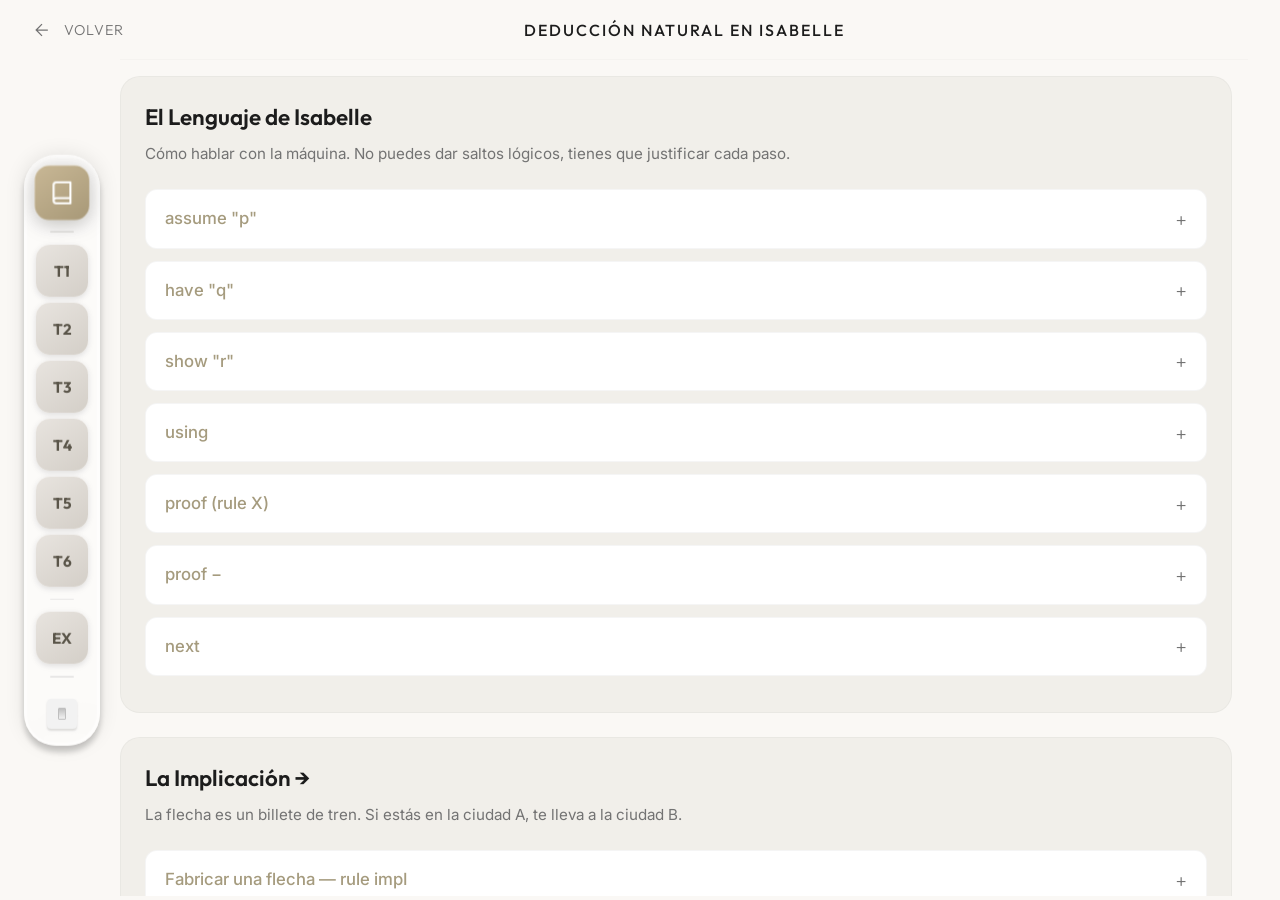
==== logica/index.html @ 16014b3c "18" ====
<!DOCTYPE html>
<html lang="es">

<head>
    <meta charset="UTF-8">
    <meta name="viewport"
        content="width=device-width, initial-scale=1.0, maximum-scale=1.0, user-scalable=no, viewport-fit=cover">
    <title>Isabelle Logic Flow | @pepelluba</title>
    <!-- Fuentes: preconnect + carga no bloqueante -->
    <link rel="preconnect" href="https://fonts.googleapis.com">
    <link rel="preconnect" href="https://fonts.gstatic.com" crossorigin>
    <!-- Non-blocking font load: evita que el CSS de fuentes bloquee el render -->
    <link rel="preload" as="style"
        href="https://fonts.googleapis.com/css2?family=Inter:wght@300;400;500;600&family=Outfit:wght@400;500;600;700&display=swap"
        onload="this.onload=null;this.rel='stylesheet'">
    <noscript>
        <link rel="stylesheet"
            href="https://fonts.googleapis.com/css2?family=Inter:wght@300;400;500;600&family=Outfit:wght@400;500;600;700&display=swap">
    </noscript>

    <!-- CSS Puro Optimizado -->
    <link rel="stylesheet" href="../css/estilo.css">

    <!-- Anti-FOUC: ejecuta ANTES del render -->
    <style id="fouc-shield">
        body {
            opacity: 0 !important;
            transition: opacity 0.3s ease;
        }

        /* Si el JS falla o tarda mucho, mostramos igual */
        html.app-ready body {
            opacity: 1 !important;
        }
    </style>
    <script>
        if (!window.location.hash) {
            window.location.hash = '#/logica';
        }

        // 2. Dark Mode inmediato (evita flashazo blanco)
        if (localStorage.getItem('pepeweb_theme') === 'dark') {
            document.documentElement.classList.add('dark-mode-preload');
        }

        // 3. FOUC de fuentes y contenido: oculta hasta que esté todo listo
        document.documentElement.classList.add('fonts-loading');

        function revealApp() {
            if (document.documentElement.classList.contains('app-ready')) return;
            document.documentElement.classList.remove('fonts-loading');
            document.documentElement.classList.add('fonts-ready');
            document.documentElement.classList.add('app-ready');
        }

        // Timeout de seguridad: 1s máximo de espera por fuentes
        var _fontsTimer = setTimeout(revealApp, 1000);

        if (document.fonts && document.fonts.ready) {
            document.fonts.ready.then(function() {
                clearTimeout(_fontsTimer);
                revealApp();
            });
        } else {
            // Fallback para navegadores sin document.fonts
            window.addEventListener('load', revealApp);
        }
    </script>
</head>

<body>

    <!--
        IMPORTANTE: Toggle, sidebar y backdrop en el body, NO dentro de #main-app.
        Cualquier ancestro con transform/filter/will-change (como el de la animación de #main-app)
        rompe el position:fixed en navegadores móviles.
    -->
    <div id="mobile-sidebar-backdrop"></div>
    <button id="mobile-sidebar-toggle" aria-label="Abrir menú de temas" aria-controls="sidebar" aria-expanded="false">
        <svg viewBox="0 0 24 24" fill="none" stroke="currentColor" stroke-width="2.4" stroke-linecap="round"
            stroke-linejoin="round" aria-hidden="true">
            <path d="M9 18l6-6-6-6" />
        </svg>
    </button>

    <!-- SIDEBAR: Temas (Ahora fuera de main-app para estabilidad total) -->
    <aside id="sidebar">
        <div class="liquidGlass-wrapper sidebar-dock">
            <div class="liquidGlass-effect"></div>
            <div class="liquidGlass-tint"></div>
            <div class="liquidGlass-shine"></div>
            <div class="liquidGlass-text sidebar-dock-inner">
                <nav id="theme-nav">
                    <!-- Temas inyectados aquí por JS -->
                </nav>
                <div class="sidebar-divider"></div>
                <div class="light-switch-wrapper sidebar-switch">
                    <input type="checkbox" class="theme-toggle" id="theme-toggle-app">
                    <label for="theme-toggle-app" class="light-switch" aria-label="Cambiar modo oscuro/claro"></label>
                </div>
            </div>
        </div>
    </aside>

    <!-- ENCABEZADO GLOBAL (Siempre visible) -->
    <div id="global-header" class="global-header hidden-element">
        <button id="global-back">
            <svg width="20" height="20" viewBox="0 0 24 24" fill="none" stroke="currentColor" stroke-width="2.5"
                stroke-linecap="round" stroke-linejoin="round">
                <path d="M19 12H5" />
                <polyline points="12 19 5 12 12 5" />
            </svg>
            <span>VOLVER</span>
        </button>
    </div>



    <!-- APLICACIÓN PRINCIPAL (LÓGICA) -->
    <div id="main-app" class="screen active">

        <!-- ÁREA CENTRAL: Contenido dinámico -->
        <main id="content-area">

            <!-- Vista de la Wiki / Guía -->
            <section id="wiki-view" class="view hidden-view">
                <header class="section-header">
                    <h3>Deducción Natural en Isabelle</h3>
                </header>
                <div class="wiki-content"
                    style="height: calc(100vh - 80px); overflow-y: auto; padding-right: 1rem; padding-bottom: 1rem;">

                    <div class="wiki-grid-item">
                        <h4 class="wiki-item-title">El Lenguaje de Isabelle</h4>
                        <p class="wiki-item-desc">Cómo hablar con la máquina. No puedes dar saltos lógicos, tienes que
                            justificar cada paso.</p>

                        <details class="wiki-subcard">
                            <summary class="wiki-subsummary">assume "p"</summary>
                            <div class="wiki-subinner">"Supongamos que tengo 'p'". Metes 'p' en tu mochila
                                temporalmente. Es una hipótesis que podrás usar más tarde como ingrediente.</div>
                        </details>
                        <details class="wiki-subcard">
                            <summary class="wiki-subsummary">have "q"</summary>
                            <div class="wiki-subinner">"Hago una pausa para fabricar 'q'". Es una mini-meta. Te inventas
                                un paso intermedio que necesitas para más adelante. Tienes que demostrarlo ahí mismo.
                            </div>
                        </details>
                        <details class="wiki-subcard">
                            <summary class="wiki-subsummary">show "r"</summary>
                            <div class="wiki-subinner">"Con esto demuestro mi meta actual". Es el golpe final. Lo que
                                pongas en un <code>show</code> tiene que coincidir exactamente con lo que Isabelle te
                                está pidiendo en ese momento.</div>
                        </details>
                        <details class="wiki-subcard">
                            <summary class="wiki-subsummary">using</summary>
                            <div class="wiki-subinner">"Usando estos ingredientes…". Le pasas datos de tu mochila
                                (hipótesis o resultados previos) a una regla para que pueda ejecutarse.</div>
                        </details>
                        <details class="wiki-subcard">
                            <summary class="wiki-subsummary">proof (rule X)</summary>
                            <div class="wiki-subinner">"Voy a resolver esta meta abriendo la estructura con la regla X".
                                Aplica la regla principal y genera las sub-metas correspondientes.</div>
                        </details>
                        <details class="wiki-subcard">
                            <summary class="wiki-subsummary">proof −</summary>
                            <div class="wiki-subinner">"No apliques ninguna regla automática todavía. Voy a preparar mis
                                ingredientes en la mesa primero". Útil cuando necesitas montar piezas antes de cerrar.
                            </div>
                        </details>
                        <details class="wiki-subcard">
                            <summary class="wiki-subsummary">next</summary>
                            <div class="wiki-subinner">El separador de universos paralelos. Cierra un caso y resetea la
                                mochila para empezar el siguiente. Imprescindible en pruebas por casos o conjunciones
                                divididas.</div>
                        </details>
                    </div>

                    <div class="wiki-grid-item">
                        <h4 class="wiki-item-title">La Implicación →</h4>
                        <p class="wiki-item-desc">La flecha es un billete de tren. Si estás en la ciudad A, te lleva a
                            la ciudad B.</p>

                        <details class="wiki-subcard">
                            <summary class="wiki-subsummary">Fabricar una flecha — rule impI</summary>
                            <div class="wiki-subinner">
                                Para fabricar un billete de 'p' a 'q', asumo que estoy en 'p' y trato de demostrar que
                                puedo llegar a 'q'.
                                <span class="wiki-code-block">proof (rule impI)<br>&nbsp;&nbsp;assume
                                    "p"<br>&nbsp;&nbsp;show "q" ...</span>
                            </div>
                        </details>
                        <details class="wiki-subcard">
                            <summary class="wiki-subsummary">Usar una flecha — rule mp (Modus Ponens)</summary>
                            <div class="wiki-subinner">
                                Tienes <code>p → q</code> (el billete) y tienes <code>p</code> (estás en la ciudad).
                                Como tengo el billete y estoy en el origen, llego al destino.
                                <span class="wiki-code-block">have "q" using `p → q` `p` by (rule mp)</span>
                            </div>
                        </details>
                    </div>

                    <div class="wiki-grid-item">
                        <h4 class="wiki-item-title">La Conjunción &amp;</h4>
                        <p class="wiki-item-desc">Una bolsa hermética que contiene dos cosas juntas.</p>

                        <details class="wiki-subcard">
                            <summary class="wiki-subsummary">Extraer de la bolsa — conjunct1 / conjunct2</summary>
                            <div class="wiki-subinner">
                                Tienes una bolsa <code>p &amp; q</code>. Rompes la bolsa y te quedas con lo de la
                                izquierda (<code>conjunct1</code>) o con lo de la derecha (<code>conjunct2</code>).
                                <span class="wiki-code-block">have "p" using `p &amp; q` by (rule conjunct1)</span>
                            </div>
                        </details>
                        <details class="wiki-subcard">
                            <summary class="wiki-subsummary">Fabricar la bolsa — rule conjI</summary>
                            <div class="wiki-subinner">
                                Tienes 'p' suelta y tienes 'q' suelta. Les pones pegamento y las metes en una bolsa
                                juntas. Si haces <code>proof (rule conjI)</code> sin ingredientes, Isabelle te divide en
                                dos sub-tareas.
                                <span class="wiki-code-block">show "p &amp; q" using `p` `q` by (rule conjI)</span>
                            </div>
                        </details>
                    </div>

                    <div class="wiki-grid-item">
                        <h4 class="wiki-item-title">La Disyunción |</h4>
                        <p class="wiki-item-desc">Caminos alternativos. No sabes cuál es el real.</p>

                        <details class="wiki-subcard">
                            <summary class="wiki-subsummary">Fabricar un "O" — disjI1 / disjI2</summary>
                            <div class="wiki-subinner">
                                Ya sabes que 'p' es verdad de forma segura. Como tienes 'p', te puedes inventar
                                cualquier alternativa a su lado.
                                <span class="wiki-code-block">show "p | q" using `p` by (rule disjI1)<br>show "p | q"
                                    using `q` by (rule disjI2)</span>
                            </div>
                        </details>
                        <details class="wiki-subcard">
                            <summary class="wiki-subsummary">Prueba por casos — rule disjE</summary>
                            <div class="wiki-subinner">
                                Tienes <code>p | q</code> pero tu meta es <code>r</code>. Como no sabes si es 'p' o 'q',
                                exploras ambos universos. Demuestras 'r' asumiendo 'p', y luego demuestras 'r' asumiendo
                                'q'.
                                <span class="wiki-code-block">show "r" using `p | q`<br>proof (rule
                                    disjE)<br>&nbsp;&nbsp;assume "p"<br>&nbsp;&nbsp;show "r"
                                    ...<br>next<br>&nbsp;&nbsp;assume "q"<br>&nbsp;&nbsp;show "r" ...<br>qed</span>
                            </div>
                        </details>
                    </div>

                    <div class="wiki-grid-item">
                        <h4 class="wiki-item-title">La Negación ~</h4>
                        <p class="wiki-item-desc">Si algo choca, el sistema explota. La contradicción es tu arma.</p>

                        <details class="wiki-subcard">
                            <summary class="wiki-subsummary">Fabricar un "NO" — rule notI</summary>
                            <div class="wiki-subinner">
                                Para demostrar que 'p' es mentira, asumo que es verdad. Al asumir 'p', si llego a una
                                contradicción absurda (<code>False</code>), entonces era mentira.
                                <span class="wiki-code-block">proof (rule notI)<br>&nbsp;&nbsp;assume
                                    "p"<br>&nbsp;&nbsp;show False ...</span>
                            </div>
                        </details>
                        <details class="wiki-subcard">
                            <summary class="wiki-subsummary">Crear el cortocircuito — rule notE</summary>
                            <div class="wiki-subinner">
                                Tienes algo afirmado (<code>p</code>) y lo mismo negado (<code>~p</code>). Tengo un
                                choque frontal. Se lo doy a 'notE', el sistema se rompe, y como premio me regala la meta
                                que yo quiera.
                                <span class="wiki-code-block">show "Z" using `~p` `p` by (rule notE)</span>
                            </div>
                        </details>
                        <details class="wiki-subcard">
                            <summary class="wiki-subsummary">Explosión — rule FalseE</summary>
                            <div class="wiki-subinner">
                                Ya tienes la palabra <code>False</code> en tu mochila. Como ya has demostrado el
                                absurdo, puedes concluir cualquier cosa.
                                <span class="wiki-code-block">show "Z" using `False` by (rule FalseE)</span>
                            </div>
                        </details>
                        <details class="wiki-subcard">
                            <summary class="wiki-subsummary">Reducción al absurdo — rule ccontr</summary>
                            <div class="wiki-subinner">
                                Estás atascado en tu meta <code>p</code>. Asumes que tu meta entera es mentira
                                (<code>~p</code>). Si usando eso logras crear un cortocircuito (<code>False</code>),
                                entonces tu meta original era verdad.
                                <span class="wiki-code-block">proof (rule ccontr)<br>&nbsp;&nbsp;assume
                                    "~p"<br>&nbsp;&nbsp;show False ...</span>
                            </div>
                        </details>
                    </div>

                </div>
            </section>

            <!-- Vista de Selección de Ejercicios -->
            <section id="exercises-view" class="view hidden-view">
                <header class="section-header">
                    <h3 id="current-theme-title">Selecciona un Tema</h3>
                </header>
                <div id="exercises-grid" class="grid">
                    <!-- Ejercicios inyectados aquí por JS -->
                </div>
            </section>

            <!-- Vista de Relaciones (Subsección de Temas) -->
            <section id="relations-view" class="view hidden-view">
                <header class="section-header">
                    <h3 id="current-relation-theme-title">Relaciones</h3>
                </header>
                <div id="relations-grid" class="grid">
                    <!-- Relaciones inyectadas aquí por JS -->
                </div>
            </section>

            <!-- Vista del Panel de Administración (API GitHub) -->
            <section id="admin-view" class="view hidden-view">
                <header class="section-header"
                    style="margin-bottom: 2rem; display: flex; justify-content: space-between; align-items: center;">
                    <h3 style="font-size: 1.8rem; font-family: 'Outfit', sans-serif; color: var(--c-accent-dark);">
                        Administración Secreta</h3>
                    <button id="admin-close-btn" class="icon-btn" aria-label="Cerrar Panel">
                        <svg width="24" height="24" viewBox="0 0 24 24" fill="none" stroke="currentColor"
                            stroke-width="2">
                            <path d="M18 6L6 18M6 6l12 12" />
                        </svg>
                    </button>
                </header>

                <div class="admin-container">
                    <!-- Login de GitHub -->
                    <div id="admin-login-box" class="admin-login-box">
                        <p style="margin-bottom: 1.5rem; color: var(--c-text-muted); font-size: 0.95rem;">
                            Conéctate a GitHub para actualizar los ejercicios directamente en el servidor.
                        </p>

                        <div class="admin-input-group">
                            <label>Usuario de GitHub</label>
                            <input type="text" id="gh-user" class="admin-input" placeholder="Ej: pepelluba"
                                autocomplete="off">
                        </div>

                        <div class="admin-input-group">
                            <label>Repositorio</label>
                            <input type="text" id="gh-repo" class="admin-input" placeholder="Ej: pepeweb"
                                autocomplete="off">
                        </div>

                        <div class="admin-input-group">
                            <label>Token Personal de Acceso (PAT)</label>
                            <input type="password" id="gh-token" class="admin-input"
                                placeholder="ghp_XXXXXXXXXXXXXXXXXXXXXXXX" autocomplete="off">
                        </div>

                        <div
                            style="display: flex; align-items: center; gap: 0.5rem; margin-top: 1rem; margin-bottom: 1.5rem;">
                            <input type="checkbox" id="gh-remember"
                                style="accent-color: var(--c-text-main); width: 16px; height: 16px;">
                            <label for="gh-remember"
                                style="font-size: 0.85rem; color: var(--c-text-muted); cursor: pointer; text-transform: none; font-weight: normal;">Recordar
                                datos en este navegador</label>
                        </div>

                        <button id="admin-login-btn" class="control-btn primary admin-btn"
                            style="width: 100%; border-radius: 8px;">Conectar a GitHub</button>
                        <p id="admin-auth-msg" class="admin-msg"></p>
                    </div>

                    <!-- Dashboard / Editor Visual CRUD -->
                    <div id="admin-dashboard" class="admin-dashboard hidden">
                        <p style="margin-bottom: 1rem; color: var(--c-text-muted); font-size: 0.9rem;">
                            Conectado como <strong id="admin-connected-user"
                                style="color: var(--c-text-main);">...</strong>
                        </p>

                        <!-- Sub-Pantalla 1: Selector de Tema -->
                        <div id="adm-themes" class="adm-screen">
                            <h4 class="adm-subtitle">Selecciona un Tema</h4>
                            <div id="adm-theme-list" class="adm-grid"></div>
                        </div>

                        <!-- Sub-Pantalla 2: Lista de Ejercicios -->
                        <div id="adm-exercises" class="adm-screen hidden">
                            <div style="display:flex;align-items:center;gap:1rem;margin-bottom:1.5rem;">
                                <button id="adm-back-themes" class="icon-btn" aria-label="Volver">
                                    <svg width="20" height="20" viewBox="0 0 24 24" fill="none" stroke="currentColor"
                                        stroke-width="2">
                                        <path d="M19 12H5M12 19l-7-7 7-7" />
                                    </svg>
                                </button>
                                <h4 class="adm-subtitle" id="adm-ex-title" style="margin:0;">Ejercicios</h4>
                            </div>
                            <div id="adm-ex-list" class="adm-list"></div>
                            <div style="display:flex; gap:0.5rem; margin-top:1.5rem;">
                                <button id="adm-new-ex" class="control-btn primary admin-btn"
                                    style="flex:1; border-radius:12px;">
                                    ➕ Crear Nuevo
                                </button>
                                <button id="adm-import-ai" class="control-btn admin-btn"
                                    style="flex:1; border-radius:12px; background:var(--c-bg-alt); color:var(--c-text-main); border-color:rgba(0,0,0,0.1);">
                                    🤖 Importar con IA
                                </button>
                            </div>
                        </div>

                        <!-- Sub-Pantalla 3: Editor de Ejercicio -->
                        <div id="adm-editor" class="adm-screen hidden"
                            style="overflow-y:auto;max-height:calc(100vh - 280px);padding-right:0.5rem;">
                            <div style="display:flex;align-items:center;gap:1rem;margin-bottom:1.5rem;">
                                <button id="adm-back-exs" class="icon-btn" aria-label="Volver">
                                    <svg width="20" height="20" viewBox="0 0 24 24" fill="none" stroke="currentColor"
                                        stroke-width="2">
                                        <path d="M19 12H5M12 19l-7-7 7-7" />
                                    </svg>
                                </button>
                                <h4 class="adm-subtitle" id="adm-editor-title" style="margin:0;">Editor</h4>
                            </div>

                            <div class="admin-input-group">
                                <label>Título del Ejercicio</label>
                                <input type="text" id="adm-ex-titleinput" class="admin-input"
                                    placeholder="Ej: A ⟶ E, A ⊢ E">
                            </div>
                            <div class="admin-input-group">
                                <label>Nombre Interno (ID único)</label>
                                <input type="text" id="adm-ex-name" class="admin-input" placeholder="Ej: 1_1_auto">
                            </div>
                            <div class="admin-input-group">
                                <label>Método por Defecto</label>
                                <input type="text" id="adm-ex-method" class="admin-input"
                                    placeholder="Ej: Solución Automática (auto)">
                            </div>

                            <h4 class="adm-subtitle" style="margin-top:2rem;">Pasos de la Prueba</h4>
                            <div id="adm-steps-container"></div>
                            <button id="adm-add-step" class="control-btn admin-btn"
                                style="width:100%;border-radius:12px;margin-top:1rem;">
                                ➕ Añadir Paso
                            </button>

                            <button id="adm-save-ex" class="control-btn primary admin-btn"
                                style="width:100%;border-radius:12px;margin-top:2rem;font-size:1rem;padding:1rem;">
                                💾 Guardar y Publicar en GitHub
                            </button>
                            <p id="adm-save-msg" class="admin-msg"></p>
                        </div>

                        <!-- Sub-Pantalla 4: Importar con IA -->
                        <div id="adm-ai-import" class="adm-screen hidden">
                            <div style="display:flex;align-items:center;gap:1rem;margin-bottom:1.5rem;">
                                <button id="adm-back-exs-from-ai" class="icon-btn" aria-label="Volver">
                                    <svg width="20" height="20" viewBox="0 0 24 24" fill="none" stroke="currentColor"
                                        stroke-width="2">
                                        <path d="M19 12H5M12 19l-7-7 7-7" />
                                    </svg>
                                </button>
                                <h4 class="adm-subtitle" style="margin:0;">Importar con IA (Gemini)</h4>
                            </div>

                            <div
                                style="background:var(--c-bg-alt); padding:1rem; border-radius:8px; margin-bottom:1.5rem;">
                                <p style="font-size:0.9rem; margin-bottom:1rem; color:var(--c-text-main);">
                                    1. Copia el siguiente prompt y envíaselo a Gemini o ChatGPT.
                                </p>
                                <button id="adm-ai-copy-prompt" class="control-btn admin-btn"
                                    style="width:100%; border-radius:8px; background:#fff;">
                                    📋 Copiar Instrucciones
                                </button>
                                <p id="adm-ai-copy-msg"
                                    style="font-size:0.8rem; color:var(--c-accent-dark); text-align:center; margin-top:0.5rem; min-height:1rem;">
                                </p>
                            </div>

                            <div class="admin-input-group">
                                <label>2. Pega aquí el JSON que te devuelva la IA</label>
                                <textarea id="adm-ai-json-input" class="admin-textarea code-font" style="height:200px;"
                                    placeholder='{"title": "...", "name": "...", "steps": [...]}'></textarea>
                            </div>

                            <button id="adm-ai-process" class="control-btn primary admin-btn"
                                style="width:100%;border-radius:12px;margin-top:1rem;">
                                ⬇️ Leer JSON e ir al Editor
                            </button>
                            <p id="adm-ai-error-msg" class="admin-msg error"></p>
                        </div>
                    </div>
                </div>
            </section>

            <!-- Vista del Editor de Isabelle -->
            <section id="isabelle-view" class="view hidden-view">
                <header class="isabelle-header">
                    <div>
                        <h3 id="exercise-title">Prueba</h3>
                    </div>
                    <div class="progress-bar-container">
                        <div id="progress-bar"></div>
                    </div>
                </header>

                <div class="isabelle-workspace">
                    <!-- Panel Izquierdo: Código -->
                    <div class="panel code-panel" id="code-scroll">
                        <div id="code-container" class="code-font"></div>
                    </div>

                    <!-- Panel Derecho: Explicaciones e Hipótesis -->
                    <div class="panel explanation-panel" id="explanation-scroll">
                        <div class="explanation-section">
                            <h4>EXPLICACIÓN</h4>
                            <div id="explanation-text" class="text-content"></div>
                        </div>

                        <div class="hypothesis-section">
                            <h4>HIPÓTESIS ACTIVAS</h4>
                            <div id="active-hypotheses" class="hypotheses-list"></div>
                        </div>

                        <!-- Controles Minimalistas Flotantes -->
                        <div class="controls">
                            <button id="btn-prev" class="control-btn" disabled>
                                <svg width="20" height="20" viewBox="0 0 24 24" fill="none" stroke="currentColor"
                                    stroke-width="2">
                                    <path d="M15 18l-6-6 6-6" />
                                </svg>
                            </button>
                            <button id="btn-next" class="control-btn primary">
                                <svg width="20" height="20" viewBox="0 0 24 24" fill="none" stroke="currentColor"
                                    stroke-width="2">
                                    <path d="M9 18l6-6-6-6" />
                                </svg>
                            </button>
                        </div>
                    </div>
                </div>
            </section>

        </main>
    </div>

    <!-- SVG FILTER FOR LIQUID GLASS -->
    <svg style="display: none">
        <filter id="glass-distortion" x="0%" y="0%" width="100%" height="100%" filterUnits="objectBoundingBox">
            <feTurbulence type="fractalNoise" baseFrequency="0.01 0.01" numOctaves="1" seed="5" result="turbulence" />

            <feComponentTransfer in="turbulence" result="mapped">
                <feFuncR type="gamma" amplitude="1" exponent="10" offset="0.5" />
                <feFuncG type="gamma" amplitude="0" exponent="1" offset="0" />
                <feFuncB type="gamma" amplitude="0" exponent="1" offset="0.5" />
            </feComponentTransfer>

            <feGaussianBlur in="turbulence" stdDeviation="3" result="softMap" />

            <feSpecularLighting in="softMap" surfaceScale="5" specularConstant="1" specularExponent="100"
                lighting-color="white" result="specLight">
                <fePointLight x="-200" y="-200" z="300" />
            </feSpecularLighting>

            <feComposite in="specLight" operator="arithmetic" k1="0" k2="1" k3="1" k4="0" result="litImage" />

            <feDisplacementMap in="SourceGraphic" in2="softMap" scale="150" xChannelSelector="R" yChannelSelector="G" />
        </filter>
    </svg>

    <!-- Cero dependencias externas. Solo JS modular de datos + app -->
    <script src="js/data/BOLETIN1.js"></script>
    <script src="js/data/BOLETIN2.js"></script>
    <script src="js/data/BOLETIN3.js"></script>
    <script src="js/data/BOLETIN4.js"></script>
    <script src="js/data/BOLETIN5.js"></script>
    <script src="js/data/BOLETIN6.js"></script>
    <script src="js/data/BOLETIN7.js"></script>
    <script src="js/data/BOLETIN8.js"></script>
    <script src="js/data/BOLETIN9.js"></script>
    <script src="js/data/BOLETIN10.js"></script>
    <script src="js/data/BOLETIN11.js"></script>
    <script src="js/data/PRIMER_PARCIAL.js"></script>
    <script src="js/data/SEGUNDO_PARCIAL.js"></script>
    <script src="js/data/CONVOCATORIA.js"></script>
    <script src="js/data/main_config.js"></script>
    <script src="js/app.js"></script>
</body>

</html>
---- css/estilo.css ----
/* css/estilo.css - Optimizado para GPU y renderizado rápido */

:root {
    /* Paleta Kanye / Minimalista Beige */
    --c-bg: #FAF8F5;
    /* Fondo crudo/beige */
    --c-bg-alt: #F1EFEA;
    /* Beige ligeramente más oscuro para paneles */
    --c-text-main: #1C1C1C;
    /* Casi negro para máximo contraste pero suave */
    --c-text-muted: #737373;
    /* Gris medio */
    --c-accent: #D4C9A8;
    /* Tono dorado/beige oscuro */
    --c-accent-dark: #A59B7E;

    /* Variables de UI */
    --sidebar-width: 140px;
    --transition-fast: 0.2s cubic-bezier(0.4, 0, 0.2, 1);
    --transition-smooth: 0.6s cubic-bezier(0.22, 1, 0.36, 1);
    --shadow-soft: 0 10px 40px rgba(0, 0, 0, 0.05);


    /* Switch Variables */
    --light-switch: 95;
    --light-switch-border: 75;
    --light-switch-top: 75;
    --light-switch-bottom: 95;
    --shadow-opacity: 0.2;

    /* Background parallax */
    --bg-x: 0px;
    --bg-y: 0px;
    --mobile-sidebar-anchor-y: 50dvh;
}

body.dark-mode,
html.dark-mode-preload body {
    --c-bg: #1B1B1B;
    --c-bg-alt: #222222;
    --c-text-main: #F1EFEA;
    --c-text-muted: #888888;

    --light-switch: 15;
    --light-switch-border: 10;
    --light-switch-top: 15;
    --light-switch-bottom: 25;
    --shadow-opacity: 0;
    --shadow-soft: 0 10px 40px rgba(0, 0, 0, 0.3);
}

/* ==========================================
   ANTI-FOUC — Carga Directa a /logica
   ========================================== */
html.direct-logica #intro-screen {
    display: none !important;
}

/* BUGFIX: main-app debe ser grid, NO flex. El sidebar es fixed y no entra en el flujo. */
html.direct-logica #main-app {
    display: grid !important;
    opacity: 0;
    animation: fadeAppIn 0.7s cubic-bezier(0.22, 1, 0.36, 1) forwards;
}

html.direct-logica #sidebar {
    display: flex !important;
    opacity: 0;
    animation: fadeAppIn 0.7s cubic-bezier(0.22, 1, 0.36, 1) 0.1s forwards;
}

html.direct-logica #global-header {
    opacity: 0;
    pointer-events: auto;
    animation: fadeAppIn 0.7s cubic-bezier(0.22, 1, 0.36, 1) forwards;
}

html.direct-logica #global-header.hidden-element {
    display: flex !important;
}

@keyframes fadeAppIn {
    to {
        opacity: 1;
    }
}

    /* Reset Extremo */
    *,
    *::before,
    *::after {
        margin: 0;
        padding: 0;
        box-sizing: border-box;
    }

    html,
    body {
        width: 100%;
        max-width: 100%;
        overflow-x: hidden !important;
        position: relative;
    }

    body {
        font-family: 'Inter', -apple-system, BlinkMacSystemFont, sans-serif;
        color: var(--c-text-main);
        line-height: 1.5;
        -webkit-font-smoothing: antialiased;
        overflow-y: auto;
        height: 100vh;
        background-color: var(--c-bg);
    }

/* GPU-accelerated background pattern layer */
/* IMPORTANTE: NO usar transform aquí — rompería position:fixed de hijos (toggle, sidebar, etc.)
   En su lugar usamos background-position con CSS vars para el parallax */
body::after {
    content: '';
    position: fixed;
    top: 0;
    left: 0;
    right: 0;
    bottom: 0;
    background-image: url("https://static.vecteezy.com/system/resources/previews/056/652/082/non_2x/hand-drawn-white-flower-seamless-pattern-floral-repeating-wallpaper-for-textile-design-fabric-print-wrapping-paper-cute-daisy-flowers-on-blue-background-repeated-ditsy-texture-vector.jpg");
    background-size: 300px;
    background-repeat: repeat;
    /* Parallax via background-position (no crea stacking context, no rompe fixed) */
    background-position: calc(50% + var(--bg-x)) calc(50% + var(--bg-y));
    z-index: -2;
    pointer-events: none;
    /* will-change ELIMINADO — rompía position:fixed en iOS Safari y Chrome/Android */
}

@media (pointer: fine) {

    /* Solo transición suave en desktop con cursor fino — nada de will-change */
    body::after {
        transition: background-position 0.05s linear;
    }
}

/* Pseudo-element to control background opacity independently */
body::before {
    content: '';
    position: fixed;
    top: 0;
    left: 0;
    width: 100%;
    height: 100%;
    background-color: var(--c-bg);
    opacity: 0.95;
    /* Makes the pattern almost invisible */
    z-index: -1;
    pointer-events: none;
}

/* ==========================================
   SISTEMA DE PANTALLAS (Views)
   ========================================== */
.screen {
    position: absolute;
    top: 0;
    left: 0;
    width: 100%;
    height: 100%;
    will-change: opacity, transform;
}

.hidden {
    display: none !important;
}

/* Global Header */
.global-header {
    transition: opacity 0.45s var(--transition-fast), transform 0.45s var(--transition-fast);
}

.hidden-element {
    opacity: 0 !important;
    pointer-events: none !important;
    transform: translateY(-8px) scale(0.98);
    filter: none;
}

.icon-btn.top-nav {
    width: 48px;
    height: 48px;
    background: #fff;
    border-radius: 50%;
    box-shadow: 0 4px 15px rgba(0, 0, 0, 0.03);
    margin: 0;
    transition: all var(--transition-fast);
}

.icon-btn.top-nav:hover {
    transform: scale(1.05);
    box-shadow: 0 6px 20px rgba(0, 0, 0, 0.06);
}

.intro-content {
    display: flex;
    flex-direction: column;
    align-items: center;
    justify-content: center;
    height: 100%;
    text-align: center;
    position: relative;
}

h1#header-text {
    font-family: 'Outfit', sans-serif;
    font-size: 1.5rem;
    font-weight: 400;
    letter-spacing: -2px;
    color: rgba(0, 0, 0, 0.06);
    /* Agujero sutil en modo claro */
}

body.dark-mode h1#header-text {
    color: rgba(255, 255, 255, 0.06);
    /* Agujero sutil en modo oscuro */
}

h1#intro-text {
    font-family: 'Outfit', sans-serif;
    font-size: 5rem;
    font-weight: 400;
    letter-spacing: -2px;
    margin-bottom: 0;
    /* Eliminado el margin-bottom para un centrado perfecto */
    opacity: 0;
    /* Oculto por defecto para evitar parpadeo antes de la animación de JS */
    will-change: opacity, transform;
    z-index: 2;
}

#intro-reveal {
    position: absolute;
    top: calc(50% + 60px);
    /* Situado exactamente debajo del texto que está en el 50% */
    display: flex;
    flex-direction: column;
    align-items: center;
    gap: 1.5rem;
    will-change: opacity, transform;
    z-index: 1;
}

button#logic-btn {
    appearance: none;
    border: none;
    border-bottom: 1px solid rgba(0, 0, 0, 0.2);
    background: transparent;
    color: var(--c-text-main);
    padding: 0.5rem 1rem;
    font-size: 1.5rem;
    font-family: 'Outfit', sans-serif;
    cursor: pointer;
    transition: all var(--transition-fast);
}

button#logic-btn:hover {
    color: var(--c-accent-dark);
    border-color: var(--c-accent-dark);
}

body.dark-mode button#logic-btn {
    border-color: rgba(255, 255, 255, 0.2);
}

p#sub-text {
    font-size: 0.75rem;
    color: var(--c-text-muted);
    letter-spacing: 3px;
    text-transform: uppercase;
    font-weight: 500;
}

/* ==========================================
   LIGHT SWITCH (Theme Toggle)
   ========================================== */
.light-switch-wrapper.intro-switch {
    position: absolute;
    top: 2.5rem;
    right: 4rem;
    z-index: 2000;
}

.light-switch-wrapper.sidebar-switch {
    position: relative;
    z-index: 10;
    margin-top: 4px;
}

.sidebar-divider {
    width: 24px;
    height: 1.5px;
    background: rgba(0, 0, 0, 0.08);
    /* Sutil divisor estilo macOS */
    border-radius: 1px;
    margin: 6px 0;
}

body.dark-mode .sidebar-divider {
    background: rgba(255, 255, 255, 0.12);
}

input.theme-toggle {
    height: 0;
    width: 0;
    opacity: 0;
    position: absolute;
}

.light-switch {
    height: 40px;
    width: 40px;
    position: relative;
    display: block;
    cursor: pointer;
    transition: transform 0.3s cubic-bezier(0.175, 0.885, 0.32, 2.2);
}

.light-switch:hover {
    transform: scale(1.1);
}

.light-switch:before {
    content: '';
    position: absolute;
    height: 30px;
    width: 30px;
    /* Uses dynamic HSL via custom properties to achieve the TV switch effect */
    background: hsl(0, 0%, calc(var(--light-switch) * 1%));
    box-shadow: 0 2px 2px 0 hsla(0, 0%, 35%, var(--shadow-opacity));
    top: 50%;
    left: 50%;
    transform: translate(-50%, -50%);
    transition: background 0.3s ease, box-shadow 0.3s ease;
    border-radius: 4px;
}

.light-switch:after {
    content: '';
    height: 12px;
    width: 8px;
    position: absolute;
    top: 50%;
    left: 50%;
    transform: translate(-50%, -50%);
    border: 1px solid hsl(0, 0%, calc(var(--light-switch-border) * 1%));
    /* Uses multiple calc strings to create the linear-gradient properly */
    background: linear-gradient(hsl(0, 0%, calc(var(--light-switch-top) * 1%)),
            hsl(0, 0%, calc(var(--light-switch-bottom) * 1%)));
    transition: border 0.2s ease, background 0.3s ease;
    border-radius: 1px;
}

/* ==========================================
   APLICACIÓN PRINCIPAL (CSS Grid Layer)
   ========================================== */
#main-app {
    display: grid;
    grid-template-columns: 1fr;
    height: 100vh;
    opacity: 0;
    /* Inicia oculto para la transición de entrada */
    position: relative;
}

/* Sidebar — fixed, siempre flex, usa opacity+transform para mostrar/ocultar (GPU) */
#sidebar {
    position: fixed;
    left: 1.5rem;
    top: 50%;
    transform: translateY(-50%);
    z-index: 50;
    /* Siempre display:flex — mostramos/ocultamos con opacity+pointer-events */
    display: flex;
    align-items: center;
    opacity: 0;
    pointer-events: none;
    /* Transición suave de entrada con overshoot */
    transition: opacity 0.5s cubic-bezier(0.22, 1, 0.36, 1),
        transform 0.5s cubic-bezier(0.34, 1.56, 0.64, 1);
    will-change: opacity, transform;
}

#sidebar.active {
    opacity: 1;
    pointer-events: auto;
}

/* ==========================================
   LIQUID GLASS (reference-accurate)
   ========================================== */
.liquidGlass-wrapper {
    position: relative;
    display: flex;
    font-weight: 600;
    overflow: hidden;
    box-shadow: 0 6px 6px rgba(0, 0, 0, 0.2), 0 0 20px rgba(0, 0, 0, 0.1);
    transition: all 0.4s cubic-bezier(0.175, 0.885, 0.32, 2.2);
}

.liquidGlass-effect {
    position: absolute;
    z-index: 0;
    inset: 0;
    backdrop-filter: blur(16px) saturate(180%);
    -webkit-backdrop-filter: blur(16px) saturate(180%);
    filter: url(#glass-distortion);
    overflow: hidden;
}

.liquidGlass-tint {
    z-index: 1;
    position: absolute;
    inset: 0;
    background: rgba(255, 255, 255, 0.45);
}

body.dark-mode .liquidGlass-tint {
    /* Un poco más clara para que el cristal se note de verdad en oscuro */
    background: rgba(55, 55, 55, 0.7);
}

.liquidGlass-shine {
    position: absolute;
    inset: 0;
    z-index: 2;
    overflow: hidden;
    box-shadow: inset 2px 2px 1px 0 rgba(255, 255, 255, 0.5),
        inset -1px -1px 1px 1px rgba(255, 255, 255, 0.5);
    border: 1px solid rgba(255, 255, 255, 0.35);
}

body.dark-mode .liquidGlass-shine {
    box-shadow: inset 2px 2px 1px 0 rgba(255, 255, 255, 0.2),
        inset -1px -1px 1px 1px rgba(255, 255, 255, 0.18);
    border-color: rgba(255, 255, 255, 0.18);
}

.liquidGlass-text {
    z-index: 3;
    position: relative;
}

/* Dock shape — applied to wrapper AND all child divs (per reference note) */
.sidebar-dock,
.sidebar-dock>div {
    border-radius: 2rem;
}

.sidebar-dock {
    display: flex;
    align-items: center;
    justify-content: center;
    padding: 0.5rem;
}

.sidebar-dock-inner {
    display: flex;
    flex-direction: column;
    align-items: center;
    gap: 6px;
    padding: 0.25rem;
}

/* ==========================================
   THEME BUTTONS (macOS app-icon style)
   ========================================== */
#theme-nav {
    display: flex;
    flex-direction: column;
    gap: 6px;
    align-items: center;
}

.theme-btn {
    background: linear-gradient(145deg, #e8e4df, #d4cfc8);
    border: none;
    width: 52px;
    height: 52px;
    padding: 0;
    display: flex;
    align-items: center;
    justify-content: center;
    font-family: 'Outfit', sans-serif;
    font-size: 0.95rem;
    font-weight: 700;
    color: #5a5549;
    cursor: pointer;
    transition: transform 0.4s cubic-bezier(0.175, 0.885, 0.32, 2.2),
        opacity 0.4s ease,
        box-shadow 0.4s ease,
        background 0.4s ease;
    border-radius: 14px;
    box-shadow: 0 2px 6px rgba(0, 0, 0, 0.12);
    will-change: transform, box-shadow;
}

body.dark-mode .theme-btn {
    background: linear-gradient(145deg, #3a3a3a, #2a2a2a);
    color: #c8c0b4;
    box-shadow: 0 2px 6px rgba(0, 0, 0, 0.3);
}

.theme-btn:hover {
    transform: scale(0.92);
    transform-origin: center center;
}

.theme-btn.active {
    background: linear-gradient(145deg, var(--c-text-main), #333);
    color: var(--c-bg);
    transform: scale(1.05);
    box-shadow: 0 4px 18px rgba(0, 0, 0, 0.25);
}

/* En oscuro, el tema activo destaca mucho más (pastilla clara claramente diferenciada) */
body.dark-mode .theme-btn.active {
    background: linear-gradient(145deg, #f5f0e2, #c7b894);
    color: #1b1b1b;
    box-shadow: 0 0 0 2px rgba(0, 0, 0, 0.7), 0 10px 30px rgba(0, 0, 0, 0.8);
}

/* Liquid Back Mode Transition - Softer, non-aggressive color */
.theme-btn.back-mode {
    background: linear-gradient(145deg, var(--c-accent), var(--c-accent-dark)) !important;
    color: white !important;
    transform: rotate(-360deg) scale(1.1);
    box-shadow: 0 4px 15px rgba(212, 201, 168, 0.4);
}

.theme-btn svg {
    transition: transform 0.4s cubic-bezier(0.175, 0.885, 0.32, 2.2);
}

.theme-btn.back-mode svg {
    transform: scale(1.2);
}

body.dark-mode .theme-btn.back-mode {
    background: linear-gradient(145deg, #a59b7e, #8a7d66) !important;
    box-shadow: 0 4px 15px rgba(0, 0, 0, 0.3);
}

.global-header {
    position: fixed;
    top: 0;
    left: 0;
    width: 100%;
    height: 60px;
    /* Standardize height for art homogeneity */
    padding: 0 1.5rem;
    display: flex;
    align-items: center;
    z-index: 1001;
    /* Above all views */
    pointer-events: none;
    /* Let clicks feel "background-like" except for the button */
}

#global-back {
    pointer-events: auto;
    background: transparent;
    border: none;
    padding: 0;
    display: flex;
    align-items: center;
    gap: 12px;
    color: var(--c-text-muted);
    cursor: pointer;
    transition: all 0.5s var(--transition-smooth);
    margin-top: 0;
    margin-left: 0.5rem;
}

#global-back svg {
    width: 20px;
    height: 20px;
    transition: transform 0.4s var(--transition-smooth);
}

#global-back:hover svg {
    transform: translateX(-3px);
}

#global-back:hover {
    color: var(--c-text-main);
}

#global-back span {
    font-family: 'Outfit', sans-serif;
    font-size: 0.8rem;
    font-weight: 500;
    letter-spacing: 2px;
    text-transform: uppercase;
    position: relative;
}

#global-back span::after {
    content: '';
    position: absolute;
    width: 0;
    height: 1px;
    background: currentColor;
    bottom: -4px;
    left: 0;
    transition: width 0.4s var(--transition-smooth);
}

#global-back:hover span::after {
    width: 100%;
}

#header-text {
    display: none;
}

/* Clean artistic look, no redundant @pepelluba here */


/* First button (Wiki) gets a distinct accent color */
.theme-btn:first-child {
    background: linear-gradient(145deg, #c9b896, #a89978);
    color: #fff;
}

body.dark-mode .theme-btn:first-child {
    background: linear-gradient(145deg, #8a7d66, #6b604d);
    color: #f0ebe5;
}

/* Main Content Area */
#content-area {
    position: relative;
    overflow: hidden;
    height: 100vh;
}

.view {
    position: absolute;
    top: 0;
    left: 7rem;
    width: calc(100% - 7rem);
    height: 100%;
    padding: 0 2rem 0 0.5rem;
    opacity: 0;
    pointer-events: none;
    transition: opacity var(--transition-smooth), transform var(--transition-smooth);
    will-change: opacity, transform;
}

.section-header,
.isabelle-header {
    height: 60px;
    /* Matched to global header height! */
    display: flex;
    flex-direction: column;
    /* Allow progress bar below or centering */
    align-items: center;
    justify-content: center;
    border-bottom: 1px solid rgba(0, 0, 0, 0.02);
    position: sticky;
    top: 0;
    background: transparent;
    z-index: 100;
}

body.dark-mode .section-header,
body.dark-mode .isabelle-header {
    border-bottom-color: rgba(255, 255, 255, 0.02);
}

.section-header h3,
#exercise-title {
    font-size: 1rem !important;
    /* Artistically small, non-obtrusive */
    font-family: 'Outfit', sans-serif;
    color: var(--c-text-muted);
    letter-spacing: 2px;
    font-weight: 500;
    text-transform: uppercase;
    margin: 0;
}

.isabelle-header {
    gap: 12px;
    /* Increased gap for better balance */
}

.progress-bar-container {
    width: 280px;
    /* Slightly wider for the centered look */
    height: 4px;
    background: rgba(0, 0, 0, 0.05);
    border-radius: 4px;
    overflow: hidden;
    position: relative;
    margin: 0 auto;
}

body.dark-mode .progress-bar-container {
    background: rgba(255, 255, 255, 0.05);
}

#progress-bar {
    height: 100%;
    width: 0%;
    background: var(--c-accent-dark);
    transition: width 0.6s cubic-bezier(0.175, 0.885, 0.32, 1.2);
}

.view.active-view {
    opacity: 1;
    pointer-events: auto;
}

.section-header {
    margin-bottom: 1rem;
}

.section-header h3 {
    font-size: 1.5rem;
    /* Smaller, matches isabelle title homogeneity */
    font-family: 'Outfit', sans-serif;
    font-weight: 500;
    color: var(--c-text-main);
}

/* Grid Ejercicios */
.grid {
    display: grid;
    grid-template-columns: repeat(auto-fill, minmax(200px, 1fr));
    gap: 2rem;
    perspective: 1000px;
    /* Requisito para el efecto 3D holográfico */
}

/* TARJETAS DE EJERCICIOS - HOLOGRÁFICAS (3D) Y LIQUID GLASS */
.exercise-card {
    border-radius: 20px;
    padding: 2.5rem;
    text-align: center;
    cursor: pointer;
    background: transparent;
    border: none;
    /* Configuracion 3D Holografica */
    position: relative;
    overflow: hidden;
    --ratio-x: 0;
    --ratio-y: 0;
    --correction: 100%;
    transform-style: preserve-3d;
    backface-visibility: hidden;
    /* Prevent flickering */
    transition: transform 0.1s linear, box-shadow var(--transition-fast), opacity var(--transition-fast);
    transform: translate3d(0, 0, 0) rotateY(calc(-20deg * var(--ratio-x))) rotateX(calc(20deg * var(--ratio-y))) scale(1);
    will-change: transform;
}

.exercise-card:hover {
    transform: rotateY(calc(-20deg * var(--ratio-x))) rotateX(calc(20deg * var(--ratio-y))) scale(1.02);
    --correction: 0%;
}

body.dark-mode .exercise-card:hover .liquidGlass-shine {
    box-shadow: inset 2px 2px 1px 0 rgba(255, 255, 255, 0.25),
        inset -1px -1px 1px 1px rgba(255, 255, 255, 0.25);
}

/* El contenido superior (títulos y tal) se empuja hacia adelante en 3D! */
.exercise-card .card-content {
    position: relative;
    z-index: 3;
    pointer-events: none;
    transform: translateZ(30px);
    /* Esto hace que el texto "flote" encima de la tarjeta 3D */
    transition: transform 0.1s linear;
}

.exercise-card h4 {
    font-size: 2.8rem;
    font-family: 'Outfit', sans-serif;
    font-weight: 600;
    margin-bottom: 0.5rem;
    letter-spacing: -1px;
}

.exercise-card p {
    font-size: 0.8rem;
    color: var(--c-text-muted);
    text-transform: uppercase;
    letter-spacing: 1px;
}


/* ==========================================
   ISABELLE EDITOR VIEW
   ========================================== */
#isabelle-view {
    display: flex;
    flex-direction: column;
    padding: 0;
}

/* Isabelle specific header components (Unified with Section headers) */
.progress-bar-container {
    width: 240px;
    /* Standard artistic width */
    height: 3px;
    background: rgba(0, 0, 0, 0.05);
    border-radius: 4px;
    overflow: hidden;
    position: relative;
    margin: 0 auto;
    /* CENTER it! */
}

body.dark-mode .progress-bar-container {
    background: rgba(255, 255, 255, 0.05);
}

#progress-bar {
    height: 100%;
    width: 0%;
    background: var(--c-accent-dark);
    transition: width 0.8s cubic-bezier(0.175, 0.885, 0.32, 1);
}

.isabelle-workspace {
    display: flex;
    flex: 1;
    overflow: hidden;
    padding: 2rem;
    /* Increased padding for elegance */
    gap: 2rem;
    /* Removed negative margin: homogeneity focus */
}

.panel {
    flex: 1;
    overflow-y: auto;
    padding: 2.5rem;
    border-radius: 24px;
    border: 1px solid rgba(0, 0, 0, 0.03);
    background: rgba(255, 255, 255, 0.85);
    backdrop-filter: blur(8px);
    box-shadow: 0 4px 20px rgba(0, 0, 0, 0.03);
    contain: paint;
    /* Optimization: isolate paint */
    will-change: transform, opacity;
}

body.dark-mode .panel {
    /* Misma sensación de vidrio en oscuro: un poco de opacidad, no bloque negro */
    background: rgba(20, 20, 20, 0.88);
    border-color: rgba(255, 255, 255, 0.08);
    box-shadow: 0 18px 50px rgba(0, 0, 0, 0.8);
}

/* Custom Scrollbar minimalista */
.panel::-webkit-scrollbar {
    width: 6px;
}

.panel::-webkit-scrollbar-track {
    background: transparent;
}

.panel::-webkit-scrollbar-thumb {
    background: rgba(0, 0, 0, 0.1);
    border-radius: 3px;
}

.code-panel {
    border-right: 1px solid rgba(0, 0, 0, 0.05);
    /* Panel de código con ligera opacidad sobre el vidrio */
    background: rgba(255, 255, 255, 0.92);
}

body.dark-mode .code-panel {
    border-right: 1px solid rgba(255, 255, 255, 0.10);
    background: rgba(15, 15, 15, 0.92);
}

.code-font {
    font-family: ui-monospace, SFMono-Regular, Menlo, Monaco, Consolas, monospace;
    font-size: 0.95rem;
    line-height: 1.8;
    color: var(--c-text-muted);
}

.isabelle-item {
    opacity: 0;
    transform: translate3d(0, 10px, 0);
    transition: opacity 0.3s ease, transform 0.3s ease;
}

.isabelle-item.visible {
    opacity: 1;
    transform: translateY(0);
}

.isabelle-item.active-line {
    color: var(--c-text-main);
    font-weight: 500;
}

/* Syntax Highlighting Minimalista */
.keyword {
    color: #8A7A57;
    font-weight: 600;
}

.highlight {
    background-color: var(--c-accent);
    color: #fff;
    padding: 0 4px;
    border-radius: 2px;
}

.explanation-panel {
    position: relative;
    /* Usa el mismo tipo de vidrio que el resto del panel */
    background: rgba(255, 255, 255, 0.88);
}

body.dark-mode .explanation-panel {
    background: rgba(18, 18, 18, 0.9);
}

h4 {
    font-size: 0.75rem;
    text-transform: uppercase;
    letter-spacing: 2px;
    color: var(--c-text-muted);
    margin-bottom: 1.5rem;
}

.explanation-section {
    margin-bottom: 4rem;
}

.text-content {
    font-size: 1.1rem;
    line-height: 1.8;
}

.hypothesis-box {
    padding: 1rem;
    background: #fff;
    border: 1px solid rgba(0, 0, 0, 0.05);
    border-radius: 8px;
    margin-bottom: 0.5rem;
    font-size: 0.95rem;
    display: flex;
    align-items: flex-start;
    gap: 0.75rem;
}

/* ==========================================
   WIKI / GUIA COMPONENTES (VERTICAL + SCROLL INTERNO)
   ========================================== */
.wiki-content {
    /* Custom Scrollbar for Wiki */
    scrollbar-width: thin;
    scrollbar-color: var(--c-accent) transparent;
    /* Vertical simple — los items se apilan */
    display: flex;
    flex-direction: column;
    gap: 1.5rem;
}

.wiki-content::-webkit-scrollbar {
    width: 6px;
}

.wiki-content::-webkit-scrollbar-thumb {
    background-color: var(--c-accent);
    border-radius: 10px;
}

/* Contenedor Principal de un Tema */
.wiki-grid-item {
    background: var(--c-bg-alt);
    border: 1px solid rgba(0, 0, 0, 0.03);
    border-radius: 20px;
    padding: 1.5rem;
    transition: box-shadow var(--transition-fast);
    flex-shrink: 0;
}

.wiki-grid-item:hover {
    box-shadow: var(--shadow-soft);
}

.wiki-item-title {
    font-family: 'Outfit', sans-serif;
    font-size: 1.4rem;
    font-weight: 600;
    color: var(--c-text-main);
    margin-bottom: 0.5rem;
    text-transform: none;
    letter-spacing: normal;
}

.wiki-item-desc {
    font-size: 0.95rem;
    color: var(--c-text-muted);
    margin-bottom: 1.5rem;
    line-height: 1.5;
}

/* Sub-Bloques Interactivos (details/summary) */
.wiki-subcard {
    background: #fff;
    border: 1px solid rgba(0, 0, 0, 0.04);
    border-radius: 12px;
    margin-bottom: 0.75rem;
    overflow: hidden;
    transition: all var(--transition-fast);
}

.wiki-subcard[open] {
    border-color: rgba(0, 0, 0, 0.15);
    box-shadow: 0 4px 15px rgba(0, 0, 0, 0.03);
}

.wiki-subsummary {
    padding: 1rem 1.2rem;
    font-size: 1.05rem;
    font-weight: 500;
    cursor: pointer;
    list-style: none;
    /* Hide default arrow */
    position: relative;
    user-select: none;
    transition: background var(--transition-fast);
    color: var(--c-accent-dark);
}

.wiki-subsummary::-webkit-details-marker {
    display: none;
}

.wiki-subsummary::after {
    content: '+';
    position: absolute;
    right: 1.2rem;
    top: 50%;
    transform: translateY(-50%);
    font-size: 1.2rem;
    font-weight: 300;
    transition: transform var(--transition-fast);
    font-family: 'Inter', sans-serif;
    color: var(--c-text-muted);
}

.wiki-subcard[open] .wiki-subsummary::after {
    content: '−';
    transform: translateY(-50%) rotate(180deg);
}

.wiki-subsummary:hover {
    background: rgba(0, 0, 0, 0.015);
}

.wiki-subinner {
    padding: 0 1.2rem 1.2rem 1.2rem;
    font-size: 0.95rem;
    line-height: 1.6;
    color: var(--c-text-main);
    animation: fadeInDown 0.25s ease-out forwards;
}

.wiki-code-block {
    display: block;
    font-family: monospace;
    margin-top: 0.5rem;
    color: var(--c-text-muted);
    background: rgba(0, 0, 0, 0.03);
    padding: 0.8rem;
    border-radius: 6px;
    font-size: 0.95rem;
}

.controls {
    position: fixed;
    bottom: 4rem;
    right: 4rem;
    display: flex;
    gap: 1rem;
}

.control-btn {
    width: 56px;
    height: 56px;
    border-radius: 50%;
    border: 1px solid rgba(0, 0, 0, 0.1);
    background: #fff;
    color: var(--c-text-main);
    cursor: pointer;
    display: flex;
    align-items: center;
    justify-content: center;
    transition: all var(--transition-fast);
    box-shadow: var(--shadow-soft);
}

.control-btn:disabled {
    opacity: 0.3;
    cursor: not-allowed;
    background: transparent;
    box-shadow: none;
}

.control-btn:not(:disabled):hover {
    transform: scale(1.05);
    border-color: var(--c-text-main);
}

.control-btn.primary {
    background: var(--c-text-main);
    color: var(--c-bg);
    border-color: var(--c-text-main);
}

.control-btn.primary:hover {
    background: #000;
}

body.dark-mode .control-btn.primary:hover {
    background: #fff;
}

html.dark-mode-preload body #sidebar {
    border-color: rgba(255, 255, 255, 0.05);
}

html.dark-mode-preload body .theme-btn {
    background: linear-gradient(145deg, #3a3a3a, #2a2a2a);
    color: #c8c0b4;
    box-shadow: 0 2px 6px rgba(0, 0, 0, 0.3);
}

html.dark-mode-preload body .theme-btn:first-child {
    background: linear-gradient(145deg, #8a7d66, #6b604d);
    color: #f0ebe5;
}

html.dark-mode-preload body .panel {
    background: rgba(20, 20, 20, 0.88);
    border-color: rgba(255, 255, 255, 0.08);
    box-shadow: 0 18px 50px rgba(0, 0, 0, 0.8);
}

html.dark-mode-preload body .code-panel {
    border-right: 1px solid rgba(255, 255, 255, 0.10);
    background: rgba(15, 15, 15, 0.92);
}

html.dark-mode-preload body .explanation-panel {
    background: rgba(18, 18, 18, 0.9);
}

html.dark-mode-preload body .hypothesis-box {
    background: #2A2A2A;
    border-color: rgba(255, 255, 255, 0.05);
}

html.dark-mode-preload body .control-btn {
    background: #2A2A2A;
    border-color: rgba(255, 255, 255, 0.1);
    color: var(--c-text-main);
}

html.dark-mode-preload body .icon-btn.top-nav {
    background: #2A2A2A;
}

html.dark-mode-preload body .wiki-grid-item {
    border-color: rgba(255, 255, 255, 0.05);
}

html.dark-mode-preload body .wiki-subcard {
    background: #2A2A2A;
    border-color: rgba(255, 255, 255, 0.05);
}

html.dark-mode-preload body .wiki-subcard[open] {
    border-color: rgba(255, 255, 255, 0.15);
}

html.dark-mode-preload body .wiki-subsummary:hover {
    background: rgba(255, 255, 255, 0.02);
}

html.dark-mode-preload body .wiki-code-block {
    background: rgba(255, 255, 255, 0.05);
}

/* ==========================================
   DARK MODE ADJUSTMENTS
   ========================================== */
body.dark-mode #sidebar {
    border-color: rgba(255, 255, 255, 0.05);
}

/* Las tarjetas de ejercicio mantienen el efecto de vidrio también en oscuro
   (la apariencia se controla con liquidGlass-*) */
body.dark-mode .exercise-card {
    background: transparent;
    border-color: rgba(255, 255, 255, 0.1);
}

body.dark-mode .hypothesis-box {
    background: #2A2A2A;
    border-color: rgba(255, 255, 255, 0.05);
}

body.dark-mode .control-btn {
    background: #2A2A2A;
    border-color: rgba(255, 255, 255, 0.1);
    color: var(--c-text-main);
}

body.dark-mode .code-font {
    color: #DDDDDD;
}

body.dark-mode .progress-bar-container {
    background: rgba(255, 255, 255, 0.1);
}

body.dark-mode .icon-btn.top-nav {
    background: #2A2A2A;
}

/* Dark Mode: Wiki Components */
body.dark-mode .wiki-grid-item {
    border-color: rgba(255, 255, 255, 0.05);
}

body.dark-mode .wiki-subcard {
    background: #2A2A2A;
    border-color: rgba(255, 255, 255, 0.05);
}

body.dark-mode .wiki-subcard[open] {
    border-color: rgba(255, 255, 255, 0.15);
}

body.dark-mode .wiki-subsummary:hover {
    background: rgba(255, 255, 255, 0.02);
}

body.dark-mode .wiki-code-block {
    background: rgba(255, 255, 255, 0.05);
}

/* ==========================================
   CUSTOM CURSOR
   ========================================== */
@media (pointer: fine) {

    body,
    body * {
        cursor: none !important;
    }

    body.native-cursor,
    body.native-cursor * {
        cursor: auto !important;
    }
}

#custom-cursor {
    position: fixed;
    top: -20px;
    left: -20px;
    width: 20px;
    height: 20px;
    background-color: #ffffff;
    border-radius: 50%;
    pointer-events: none;
    z-index: 999999;
    mix-blend-mode: difference;
    transform: translate(-50%, -50%);
    transition: width 0.2s ease, height 0.2s ease;
}

#custom-cursor.hover {
    width: 45px;
    height: 45px;
}

/* ==========================================
   ADMIN PANEL (GitHub API)
   ========================================== */
.admin-container {
    max-width: 600px;
    /* Centrado como columna estrecha rollo login clásico */
    margin: 0 auto;
}

.admin-login-box,
.admin-dashboard {
    background: #fff;
    border: 1px solid rgba(0, 0, 0, 0.04);
    border-radius: 20px;
    padding: 3rem;
    box-shadow: 0 10px 40px rgba(0, 0, 0, 0.04);
    animation: fadeInDown 0.4s ease-out;
}

body.dark-mode .admin-login-box,
body.dark-mode .admin-dashboard {
    background: #252525;
    border-color: rgba(255, 255, 255, 0.05);
}

.admin-input-group {
    margin-bottom: 1.2rem;
    display: flex;
    flex-direction: column;
    gap: 0.5rem;
}

.admin-input-group label {
    font-size: 0.85rem;
    text-transform: uppercase;
    letter-spacing: 1px;
    color: var(--c-text-muted);
    font-weight: 500;
}

.admin-input {
    width: 100%;
    padding: 0.8rem 1rem;
    border: 1px solid rgba(0, 0, 0, 0.1);
    border-radius: 6px;
    background: var(--c-bg);
    color: var(--c-text-main);
    font-family: 'Inter', sans-serif;
    outline: none;
    transition: border-color var(--transition-fast);
}

.admin-input:focus {
    border-color: var(--c-text-main);
}

body.dark-mode .admin-input {
    background: #1B1B1B;
    border-color: rgba(255, 255, 255, 0.1);
}

.admin-textarea {
    width: 100%;
    height: 350px;
    padding: 1rem;
    border: 1px solid rgba(0, 0, 0, 0.1);
    border-radius: 6px;
    background: var(--c-bg);
    color: var(--c-text-main);
    resize: vertical;
    outline: none;
}

body.dark-mode .admin-textarea {
    background: #1B1B1B;
    border-color: rgba(255, 255, 255, 0.1);
}

.admin-btn {
    height: 48px;
    font-size: 1rem;
    font-weight: 500;
}

.admin-msg {
    margin-top: 1rem;
    font-size: 0.9rem;
    text-align: center;
    min-height: 1.5rem;
}

.admin-msg.error {
    color: #d93025;
}

.admin-msg.success {
    color: #188038;
}

body.dark-mode .admin-msg.error {
    color: #f28b82;
}

body.dark-mode .admin-msg.success {
    color: #81c995;
}

/* ==========================================
   ADMIN CRUD EDITOR
   ========================================== */
.adm-screen.hidden {
    display: none;
}

.adm-subtitle {
    font-family: 'Outfit', sans-serif;
    font-size: 1.3rem;
    font-weight: 600;
    text-transform: none;
    letter-spacing: -0.5px;
    color: var(--c-text-main);
    margin-bottom: 1.5rem;
}

.adm-grid {
    display: grid;
    grid-template-columns: repeat(auto-fill, minmax(150px, 1fr));
    gap: 1rem;
}

.adm-theme-card {
    background: var(--c-bg);
    border: 1px solid rgba(0, 0, 0, 0.06);
    border-radius: 16px;
    padding: 1.5rem 1rem;
    text-align: center;
    cursor: pointer;
    font-family: 'Outfit', sans-serif;
    font-size: 1rem;
    font-weight: 500;
    color: var(--c-text-main);
    transition: all var(--transition-fast);
}

.adm-theme-card:hover {
    border-color: var(--c-text-main);
    box-shadow: 0 8px 24px rgba(0, 0, 0, 0.06);
    transform: translateY(-2px);
}

body.dark-mode .adm-theme-card {
    background: #1B1B1B;
    border-color: rgba(255, 255, 255, 0.06);
}

.adm-list {
    display: flex;
    flex-direction: column;
    gap: 0.75rem;
}

.adm-ex-item {
    display: flex;
    align-items: center;
    justify-content: space-between;
    background: var(--c-bg);
    border: 1px solid rgba(0, 0, 0, 0.05);
    border-radius: 12px;
    padding: 1rem 1.2rem;
    transition: all var(--transition-fast);
}

.adm-ex-item:hover {
    border-color: rgba(0, 0, 0, 0.1);
}

body.dark-mode .adm-ex-item {
    background: #1B1B1B;
    border-color: rgba(255, 255, 255, 0.05);
}

.adm-ex-info {
    flex: 1;
    min-width: 0;
}

.adm-ex-info strong {
    font-family: 'Outfit', sans-serif;
    font-size: 1rem;
    display: block;
    margin-bottom: 0.15rem;
}

.adm-ex-info span {
    font-size: 0.8rem;
    color: var(--c-text-muted);
}

.adm-ex-actions {
    display: flex;
    gap: 0.5rem;
    flex-shrink: 0;
}

.adm-ex-actions button {
    background: none;
    border: 1px solid rgba(0, 0, 0, 0.1);
    border-radius: 8px;
    width: 36px;
    height: 36px;
    display: flex;
    align-items: center;
    justify-content: center;
    cursor: pointer;
    font-size: 1rem;
    transition: all var(--transition-fast);
    color: var(--c-text-muted);
}

.adm-ex-actions button:hover {
    border-color: var(--c-text-main);
    color: var(--c-text-main);
}

.adm-ex-actions button.delete:hover {
    border-color: #d93025;
    color: #d93025;
    background: rgba(217, 48, 37, 0.05);
}

body.dark-mode .adm-ex-actions button {
    border-color: rgba(255, 255, 255, 0.1);
}

/* Step cards in editor */
.adm-step-card {
    background: var(--c-bg);
    border: 1px solid rgba(0, 0, 0, 0.06);
    border-radius: 14px;
    padding: 1.5rem;
    margin-bottom: 1rem;
    position: relative;
}

body.dark-mode .adm-step-card {
    background: #1B1B1B;
    border-color: rgba(255, 255, 255, 0.06);
}

.adm-step-header {
    display: flex;
    justify-content: space-between;
    align-items: center;
    margin-bottom: 1rem;
}

.adm-step-header strong {
    font-family: 'Outfit', sans-serif;
    font-size: 0.95rem;
    color: var(--c-accent-dark);
}

.adm-step-header button {
    background: none;
    border: none;
    cursor: pointer;
    color: var(--c-text-muted);
    font-size: 1.1rem;
    transition: color var(--transition-fast);
}

.adm-step-header button:hover {
    color: #d93025;
}

.adm-step-card textarea {
    width: 100%;
    border: 1px solid rgba(0, 0, 0, 0.08);
    border-radius: 8px;
    padding: 0.7rem;
    background: var(--c-bg-alt);
    color: var(--c-text-main);
    font-family: 'Inter', sans-serif;
    font-size: 0.9rem;
    resize: vertical;
    outline: none;
    margin-bottom: 0.75rem;
}

.adm-step-card textarea:focus {
    border-color: var(--c-text-main);
}

.adm-step-card textarea.code-font {
    font-family: ui-monospace, SFMono-Regular, Menlo, Monaco, Consolas, monospace;
    font-size: 0.85rem;
}

body.dark-mode .adm-step-card textarea {
    background: #222;
    border-color: rgba(255, 255, 255, 0.08);
}

.adm-step-card label {
    font-size: 0.75rem;
    text-transform: uppercase;
    letter-spacing: 1px;
    color: var(--c-text-muted);
    font-weight: 500;
    display: block;
    margin-bottom: 0.3rem;
}

/* ==========================================
   MOBILE & TABLET RESPONSIVE
   ========================================== */
@media (max-width: 1024px) {

    /* Permitir scroll nativo en el body */
    body {
        overflow-x: hidden !important;
        overflow-y: auto !important;
        height: auto !important;
        width: 100% !important;
        position: relative;
    }

    /* Main Layout & Scrolling */
    #main-app {
        height: auto;
        min-height: 100vh;
        overflow-x: hidden !important;
        overflow-y: visible !important;
        position: relative;
        z-index: 1;
    }

    /* Ocultar Barra Lateral por defecto (Off-Canvas) */
    /* Ahora fuera de #main-app, por lo que position:fixed siempre es viewport-relative */
    #sidebar {
        position: fixed !important;
        top: 50% !important;
        left: 0.75rem !important;
        transform: translateY(-50%) translateX(calc(-100% - 2.5rem)) !important;
        opacity: 0;
        pointer-events: none;
        transition: transform 0.5s cubic-bezier(0.34, 1.56, 0.64, 1),
            opacity 0.35s ease;
        z-index: 10000 !important;
        /* Por encima de todo */
        max-height: 90vh;
        width: auto;
    }

    /* .active en mobile: el app está activo pero sidebar sigue oculto */
    #sidebar.active:not(.open) {
        opacity: 0;
        pointer-events: none;
    }

    /* Clase para abrir el sidebar — slide-in con rebote */
    #sidebar.open {
        transform: translateY(-50%) translateX(0) !important;
        opacity: 1 !important;
        pointer-events: auto !important;
    }

    /* Fondo oscuro: SIN backdrop-filter aquí.
       El blur se aplica directamente al content-area (ver abajo). */
    #mobile-sidebar-backdrop {
        position: fixed !important;
        top: 0;
        left: 0;
        width: 100vw;
        height: 100vh;
        background: rgba(0, 0, 0, 0.4);
        z-index: 9999 !important;
        opacity: 0;
        pointer-events: none;
        transition: opacity 0.4s ease;
    }

    #mobile-sidebar-backdrop.visible {
        opacity: 1;
        pointer-events: auto;
    }

    /* BUGFIX blur: el blur afecta a TODA la página menos el sidebar. */
    #main-app.sidebar-open {
        filter: blur(8px) brightness(0.8);
        pointer-events: none;
    }

    /* Semi-dot toggle: Rock-solid fixed positioning */
    #mobile-sidebar-toggle {
        position: fixed !important;
        left: 0 !important;
        top: 50% !important;
        transform: translateY(-50%) !important;
        width: 40px !important;
        height: 60px !important;
        background: rgba(255, 255, 255, 0.9);
        backdrop-filter: blur(12px) saturate(180%);
        -webkit-backdrop-filter: blur(12px) saturate(180%);
        border: 1px solid rgba(0, 0, 0, 0.1);
        border-left: none;
        border-radius: 0 14px 14px 0;
        z-index: 9998 !important;
        /* Justo debajo del backdrop para que no tape el cierre pero sea accesible */
        display: none;
        align-items: center;
        justify-content: center;
        cursor: pointer;
        box-shadow: 4px 0 20px rgba(0, 0, 0, 0.15);
        color: var(--c-text-main);
        transition: transform 0.4s cubic-bezier(0.22, 1, 0.36, 1), opacity 0.3s ease;
        touch-action: manipulation;
    }

    #mobile-sidebar-toggle svg {
        width: 20px;
        height: 20px;
        pointer-events: none;
    }

    body.dark-mode #mobile-sidebar-toggle {
        background: rgba(35, 35, 35, 0.9);
        border-color: rgba(255, 255, 255, 0.1);
        color: #fff;
    }

    /* Ocultar toggle cuando sidebar está abierto */
    body.sidebar-open #mobile-sidebar-toggle {
        transform: translateY(-50%) translateX(-110%) !important;
        opacity: 0;
    }

    .sidebar-dock {
        max-height: 85vh;
        padding: 0.6rem;
    }

    .sidebar-dock-inner {
        max-height: 80vh;
        overflow-y: auto;
        -webkit-overflow-scrolling: touch;
    }

    #theme-nav {
        max-height: 70vh;
        overflow-y: auto;
        gap: 6px;
    }

    /* Content Area Adjustment */
    #content-area {
        height: auto !important;
        min-height: 100vh !important;
        overflow-x: hidden !important;
        overflow-y: visible !important;
    }

    .view {
        position: relative;
        left: 0;
        width: 100%;
        height: auto;
        min-height: 100vh;
        padding: 0 1rem 1rem 2.5rem;
        overflow-x: hidden !important;
    }

    .view.hidden-view {
        display: none !important;
    }

    /* Header Adjustments */
    .global-header {
        height: 50px;
        padding: 0 0.75rem;
        position: relative;
    }

    #global-back {
        margin-top: 0.5rem;
        margin-left: 0.5rem;
    }

    .section-header,
    .isabelle-header {
        height: auto;
        padding: 0.5rem 0;
        position: relative;
        /* Unpin from top to save vertical space */
        margin-bottom: 0.5rem;
    }

    /* Typography & Intro Screen Scaling */
    h1#intro-text {
        font-size: 3.5rem;
    }

    /* Isabelle Workspace Stacking */
    .isabelle-workspace {
        flex-direction: column;
        padding: 0;
        height: auto;
        overflow: visible;
        gap: 1.5rem;
    }

    .panel {
        padding: 1.5rem;
        height: auto;
        overflow: visible;
        contain: none;
        /* Need content to expand naturally */
    }

    .code-panel {
        border-right: none;
        border-bottom: 1px solid rgba(0, 0, 0, 0.05);
        min-height: 300px;
        /* Give it enough space */
    }

    body.dark-mode .code-panel {
        border-bottom: 1px solid rgba(255, 255, 255, 0.10);
    }

    /* Controls adjustments */
    .controls {
        position: static;
        margin-top: 2rem;
        display: flex;
        justify-content: flex-end;
    }

    /* Wiki Adjustments */
    .wiki-content {
        height: auto !important;
        /* Override inline height from style tag */
        padding-right: 0;
    }
}

/* Ocultar elementos móviles en desktop */
@media (min-width: 1025px) {

    #mobile-sidebar-toggle,
    #mobile-sidebar-backdrop {
        display: none !important;
    }
}

/* ==========================================
   PERFORMANCE ENHANCEMENTS
   ========================================== */

/* content-visibility: auto en elementos largos offscreen */
.wiki-grid-item {
    content-visibility: auto;
    contain-intrinsic-size: 0 300px;
    /* Estimación altura para evitar layout shift */
}

/* Aislar el panel de código del resto del árbol de paint */
.code-panel {
    contain: layout style;
}

/* Evitar repaint de las tarjetas cuando no se interactúa */
.exercise-card {
    contain: layout;
}

/* ==========================================
   ACCESIBILIDAD — prefers-reduced-motion
   ========================================== */
@media (prefers-reduced-motion: reduce) {

    *,
    *::before,
    *::after {
        animation-duration: 0.01ms !important;
        animation-iteration-count: 1 !important;
        transition-duration: 0.01ms !important;
    }

    /* Eliminar parallax en móvil y usuarios que lo prefieran */
    body::after {
        transform: none !important;
        will-change: auto !important;
    }

    .exercise-card {
        transition: none !important;
    }
}
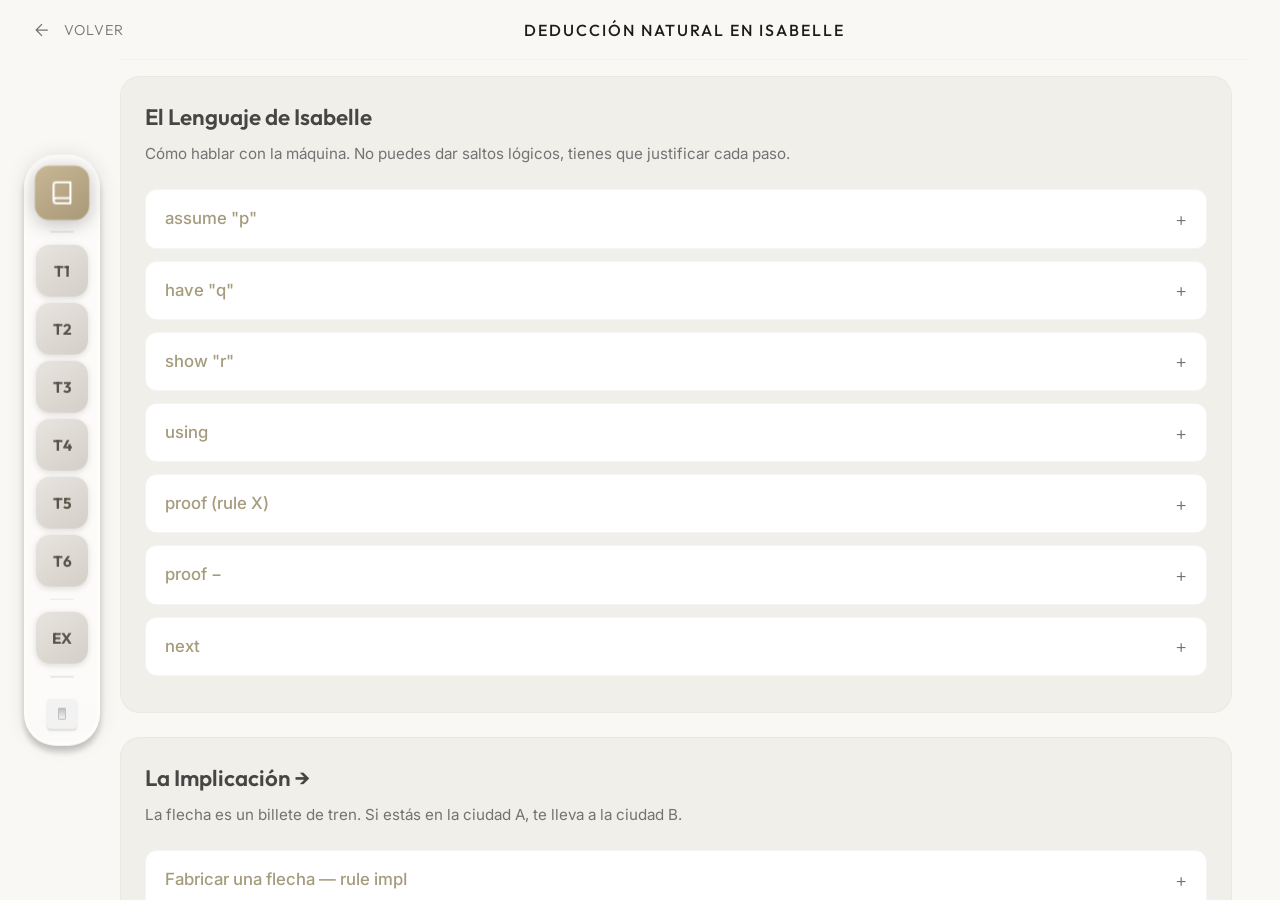
==== commit 9536587a: "19" ====
--- a/logica/index.html
+++ b/logica/index.html
@@ -34,6 +34,11 @@
         }
     </style>
     <script>
+        if (window.location.protocol !== 'file:' && /\/index\.html$/.test(window.location.pathname)) {
+            const cleanPath = window.location.pathname.replace(/index\.html$/, '');
+            history.replaceState(null, '', cleanPath + window.location.search + window.location.hash);
+        }
+
         if (!window.location.hash) {
             window.location.hash = '#/logica';
         }
--- a/css/estilo.css
+++ b/css/estilo.css
@@ -31,6 +31,8 @@
     /* Background parallax */
     --bg-x: 0px;
     --bg-y: 0px;
+    --bg-pattern-opacity: 0.88;
+    /* Reducido para que se vea más el patrón (era 0.92) */
     --mobile-sidebar-anchor-y: 50dvh;
 }
 
@@ -40,6 +42,8 @@
     --c-bg-alt: #222222;
     --c-text-main: #F1EFEA;
     --c-text-muted: #888888;
+    --bg-pattern-opacity: 0.93;
+    /* Un poco más oscuro que el light mode para control visual */
 
     --light-switch: 15;
     --light-switch-border: 10;
@@ -97,8 +101,10 @@
     html,
     body {
         width: 100%;
+        height: 100%;
+        height: 100dvh;
         max-width: 100%;
-        overflow-x: hidden !important;
+        overflow: hidden !important;
         position: relative;
     }
 
@@ -107,9 +113,19 @@
         color: var(--c-text-main);
         line-height: 1.5;
         -webkit-font-smoothing: antialiased;
-        overflow-y: auto;
-        height: 100vh;
         background-color: var(--c-bg);
+    }
+
+    /* Screen management */
+    .screen {
+        width: 100%;
+        height: 100%;
+        height: 100dvh;
+        position: absolute;
+        top: 0;
+        left: 0;
+        overflow: hidden;
+        will-change: opacity, transform;
     }
 
 /* GPU-accelerated background pattern layer */
@@ -123,9 +139,11 @@
     right: 0;
     bottom: 0;
     background-image: url("https://static.vecteezy.com/system/resources/previews/056/652/082/non_2x/hand-drawn-white-flower-seamless-pattern-floral-repeating-wallpaper-for-textile-design-fabric-print-wrapping-paper-cute-daisy-flowers-on-blue-background-repeated-ditsy-texture-vector.jpg");
-    background-size: 300px;
+    background-size: 325px;
+    /* Escalado relajado optimizado (325px) */
     background-repeat: repeat;
-    /* Parallax via background-position (no crea stacking context, no rompe fixed) */
+    filter: grayscale(1);
+    /* Desaturate the blue background of the pattern */
     background-position: calc(50% + var(--bg-x)) calc(50% + var(--bg-y));
     z-index: -2;
     pointer-events: none;
@@ -149,8 +167,8 @@
     width: 100%;
     height: 100%;
     background-color: var(--c-bg);
-    opacity: 0.95;
-    /* Makes the pattern almost invisible */
+    opacity: var(--bg-pattern-opacity);
+    /* Makes the pattern slightly visible but elegant */
     z-index: -1;
     pointer-events: none;
 }
@@ -158,15 +176,6 @@
 /* ==========================================
    SISTEMA DE PANTALLAS (Views)
    ========================================== */
-.screen {
-    position: absolute;
-    top: 0;
-    left: 0;
-    width: 100%;
-    height: 100%;
-    will-change: opacity, transform;
-}
-
 .hidden {
     display: none !important;
 }
@@ -266,6 +275,24 @@
 }
 
 body.dark-mode button#logic-btn {
+    border-color: rgba(255, 255, 255, 0.2);
+}
+
+button#soon-btn {
+    appearance: none;
+    border: none;
+    border-bottom: 1px solid rgba(0, 0, 0, 0.2);
+    background: transparent;
+    color: var(--c-text-main);
+    padding: 0.5rem 1rem;
+    font-size: 1.5rem;
+    font-family: 'Outfit', sans-serif;
+    cursor: not-allowed;
+    opacity: 0.45;
+    transition: all var(--transition-fast);
+}
+
+body.dark-mode button#soon-btn {
     border-color: rgba(255, 255, 255, 0.2);
 }
 
@@ -392,6 +419,24 @@
     pointer-events: auto;
 }
 
+#sidebar-submenu {
+    position: fixed;
+    top: 50%;
+    left: 0;
+    transform: translateY(-50%) translateX(10px) scale(0.98);
+    z-index: 55;
+    opacity: 0;
+    pointer-events: none;
+    transition: opacity 0.35s cubic-bezier(0.22, 1, 0.36, 1), transform 0.35s cubic-bezier(0.22, 1, 0.36, 1);
+    will-change: opacity, transform;
+}
+
+#sidebar-submenu.open {
+    opacity: 1;
+    pointer-events: auto;
+    transform: translateY(-50%) translateX(0) scale(1);
+}
+
 /* ==========================================
    LIQUID GLASS (reference-accurate)
    ========================================== */
@@ -738,6 +783,58 @@
     gap: 2rem;
     perspective: 1000px;
     /* Requisito para el efecto 3D holográfico */
+}
+
+.grid.selection-grid {
+    grid-template-columns: repeat(auto-fill, minmax(280px, 1fr));
+    gap: 1.25rem;
+    perspective: none;
+}
+
+.selection-card {
+    appearance: none;
+    border: none;
+    width: 100%;
+    text-align: left;
+    cursor: pointer;
+    background: transparent;
+    border-radius: 22px;
+    padding: 0;
+    overflow: hidden;
+    transition: transform var(--transition-fast), box-shadow var(--transition-fast), opacity var(--transition-fast);
+}
+
+.selection-card:active {
+    transform: scale(0.99);
+}
+
+.selection-card .selection-content {
+    padding: 1.6rem 1.6rem 1.4rem;
+}
+
+.selection-card .selection-kicker {
+    font-size: 0.7rem;
+    opacity: 0.55;
+    letter-spacing: 2px;
+    text-transform: uppercase;
+    margin-bottom: 0.6rem;
+}
+
+.selection-card .selection-title {
+    font-family: 'Outfit', sans-serif;
+    font-size: 1.35rem;
+    font-weight: 600;
+    line-height: 1.25;
+    margin: 0;
+    color: var(--c-text-main);
+}
+
+.selection-card .selection-desc {
+    margin-top: 0.6rem;
+    font-size: 0.9rem;
+    line-height: 1.45;
+    opacity: 0.7;
+    color: var(--c-text-muted);
 }
 
 /* TARJETAS DE EJERCICIOS - HOLOGRÁFICAS (3D) Y LIQUID GLASS */
@@ -835,16 +932,15 @@
     display: flex;
     flex: 1;
     overflow: hidden;
-    padding: 2rem;
-    /* Increased padding for elegance */
-    gap: 2rem;
-    /* Removed negative margin: homogeneity focus */
+    padding: 1rem;
+    /* Optimized for space */
+    gap: 1.25rem;
 }
 
 .panel {
     flex: 1;
     overflow-y: auto;
-    padding: 2.5rem;
+    padding: 1.5rem;
     border-radius: 24px;
     border: 1px solid rgba(0, 0, 0, 0.03);
     background: rgba(255, 255, 255, 0.85);
@@ -934,15 +1030,16 @@
 }
 
 h4 {
-    font-size: 0.75rem;
+    font-size: 0.7rem;
     text-transform: uppercase;
-    letter-spacing: 2px;
+    letter-spacing: 2.5px;
     color: var(--c-text-muted);
-    margin-bottom: 1.5rem;
+    margin-bottom: 1rem;
+    opacity: 0.8;
 }
 
 .explanation-section {
-    margin-bottom: 4rem;
+    margin-bottom: 2rem;
 }
 
 .text-content {
@@ -951,15 +1048,16 @@
 }
 
 .hypothesis-box {
-    padding: 1rem;
+    padding: 0.75rem 1rem;
     background: #fff;
     border: 1px solid rgba(0, 0, 0, 0.05);
-    border-radius: 8px;
-    margin-bottom: 0.5rem;
+    border-radius: 12px;
+    margin-bottom: 0.6rem;
     font-size: 0.95rem;
     display: flex;
-    align-items: flex-start;
+    align-items: center;
     gap: 0.75rem;
+    transition: all var(--transition-fast);
 }
 
 /* ==========================================
@@ -1089,16 +1187,17 @@
 }
 
 .controls {
-    position: fixed;
-    bottom: 4rem;
-    right: 4rem;
-    display: flex;
-    gap: 1rem;
+    position: absolute;
+    bottom: 1.5rem;
+    right: 1.5rem;
+    display: flex;
+    gap: 0.75rem;
+    z-index: 10;
 }
 
 .control-btn {
-    width: 56px;
-    height: 56px;
+    width: 48px;
+    height: 48px;
     border-radius: 50%;
     border: 1px solid rgba(0, 0, 0, 0.1);
     background: #fff;
@@ -1614,42 +1713,66 @@
 /* ==========================================
    MOBILE & TABLET RESPONSIVE
    ========================================== */
-@media (max-width: 1024px) {
-
-    /* Permitir scroll nativo en el body */
+@media (max-width: 1024px), (hover: none) and (pointer: coarse) {
+
+    /* Permitir scroll interno solo donde es necesario */
+    html,
     body {
-        overflow-x: hidden !important;
-        overflow-y: auto !important;
-        height: auto !important;
-        width: 100% !important;
+        height: 100%;
+        height: 100dvh;
+        overflow: hidden !important;
+    }
+
+    /* Main Layout */
+    #main-app {
+        height: 100%;
+        height: 100dvh;
+        overflow: hidden !important;
         position: relative;
     }
 
-    /* Main Layout & Scrolling */
-    #main-app {
-        height: auto;
-        min-height: 100vh;
-        overflow-x: hidden !important;
-        overflow-y: visible !important;
-        position: relative;
-        z-index: 1;
-    }
-
     /* Ocultar Barra Lateral por defecto (Off-Canvas) */
-    /* Ahora fuera de #main-app, por lo que position:fixed siempre es viewport-relative */
     #sidebar {
         position: fixed !important;
         top: 50% !important;
-        left: 0.75rem !important;
-        transform: translateY(-50%) translateX(calc(-100% - 2.5rem)) !important;
+        left: 0.5rem !important;
+        transform: translateY(-50%) translateX(calc(-100% - 2rem)) !important;
         opacity: 0;
         pointer-events: none;
         transition: transform 0.5s cubic-bezier(0.34, 1.56, 0.64, 1),
             opacity 0.35s ease;
         z-index: 10000 !important;
-        /* Por encima de todo */
-        max-height: 90vh;
+        max-height: 95vh;
         width: auto;
+    }
+
+    /* Proporciones del Sidebar en móvil */
+    .sidebar-dock {
+        padding: 0.5rem;
+        border-radius: 18px;
+    }
+
+    .theme-btn {
+        width: 48px !important;
+        height: 48px !important;
+        border-radius: 12px !important;
+    }
+
+    .sidebar-divider {
+        margin: 4px 0;
+        width: 20px;
+    }
+
+    /* Toggle más estilizado y proporcional */
+    #mobile-sidebar-toggle {
+        width: 34px !important;
+        height: 50px !important;
+        border-radius: 0 12px 12px 0 !important;
+    }
+
+    #mobile-sidebar-toggle svg {
+        width: 18px !important;
+        height: 18px !important;
     }
 
     /* .active en mobile: el app está activo pero sidebar sigue oculto */
@@ -1673,6 +1796,7 @@
         left: 0;
         width: 100vw;
         height: 100vh;
+        height: 100dvh;
         background: rgba(0, 0, 0, 0.4);
         z-index: 9999 !important;
         opacity: 0;
@@ -1691,22 +1815,29 @@
         pointer-events: none;
     }
 
-    /* Semi-dot toggle: Rock-solid fixed positioning */
+    body.dark-mode #mobile-sidebar-toggle {
+        background: rgba(35, 35, 35, 0.9);
+        border-color: rgba(255, 255, 255, 0.1);
+        color: #fff;
+    }
+
+    /* Ocultar toggle cuando sidebar está abierto */
+    body.sidebar-open #mobile-sidebar-toggle {
+        transform: translateY(-50%) translateX(-110%) !important;
+        opacity: 0;
+    }
+
     #mobile-sidebar-toggle {
         position: fixed !important;
         left: 0 !important;
         top: 50% !important;
         transform: translateY(-50%) !important;
-        width: 40px !important;
-        height: 60px !important;
         background: rgba(255, 255, 255, 0.9);
         backdrop-filter: blur(12px) saturate(180%);
         -webkit-backdrop-filter: blur(12px) saturate(180%);
         border: 1px solid rgba(0, 0, 0, 0.1);
         border-left: none;
-        border-radius: 0 14px 14px 0;
         z-index: 9998 !important;
-        /* Justo debajo del backdrop para que no tape el cierre pero sea accesible */
         display: none;
         align-items: center;
         justify-content: center;
@@ -1717,61 +1848,28 @@
         touch-action: manipulation;
     }
 
-    #mobile-sidebar-toggle svg {
-        width: 20px;
-        height: 20px;
-        pointer-events: none;
-    }
-
-    body.dark-mode #mobile-sidebar-toggle {
-        background: rgba(35, 35, 35, 0.9);
-        border-color: rgba(255, 255, 255, 0.1);
-        color: #fff;
-    }
-
-    /* Ocultar toggle cuando sidebar está abierto */
-    body.sidebar-open #mobile-sidebar-toggle {
-        transform: translateY(-50%) translateX(-110%) !important;
-        opacity: 0;
-    }
-
-    .sidebar-dock {
+    .sidebar-dock-inner {
         max-height: 85vh;
-        padding: 0.6rem;
-    }
-
-    .sidebar-dock-inner {
-        max-height: 80vh;
         overflow-y: auto;
         -webkit-overflow-scrolling: touch;
+        scrollbar-width: none;
+        /* Ocultar scrollbar en móvil */
+        display: flex;
+        flex-direction: column;
+        align-items: center;
+        gap: 4px;
+        padding: 0.5rem 0.25rem;
+    }
+
+    .sidebar-dock-inner::-webkit-scrollbar {
+        display: none;
     }
 
     #theme-nav {
-        max-height: 70vh;
-        overflow-y: auto;
-        gap: 6px;
-    }
-
-    /* Content Area Adjustment */
-    #content-area {
-        height: auto !important;
-        min-height: 100vh !important;
-        overflow-x: hidden !important;
-        overflow-y: visible !important;
-    }
-
-    .view {
-        position: relative;
-        left: 0;
-        width: 100%;
-        height: auto;
-        min-height: 100vh;
-        padding: 0 1rem 1rem 2.5rem;
-        overflow-x: hidden !important;
-    }
-
-    .view.hidden-view {
-        display: none !important;
+        max-height: none;
+        /* El scroll lo maneja el padre inner */
+        overflow: visible;
+        gap: 4px;
     }
 
     /* Header Adjustments */
@@ -1779,11 +1877,13 @@
         height: 50px;
         padding: 0 0.75rem;
         position: relative;
+        z-index: 1001;
     }
 
     #global-back {
         margin-top: 0.5rem;
         margin-left: 0.5rem;
+        pointer-events: auto;
     }
 
     .section-header,
@@ -1791,26 +1891,174 @@
         height: auto;
         padding: 0.5rem 0;
         position: relative;
-        /* Unpin from top to save vertical space */
         margin-bottom: 0.5rem;
     }
 
-    /* Typography & Intro Screen Scaling */
-    h1#intro-text {
-        font-size: 3.5rem;
-    }
-
-    /* Isabelle Workspace Stacking */
+    /* Content Area Adjustment */
+    #content-area {
+        height: 100% !important;
+        height: 100dvh !important;
+        overflow: hidden !important;
+    }
+
+    .view {
+        position: absolute;
+        top: 0;
+        left: 0;
+        width: 100%;
+        height: 100%;
+        height: 100dvh;
+        padding: 0;
+        overflow: hidden;
+        display: flex;
+        flex-direction: column;
+    }
+
+    /* Scroll interno solo para el contenido */
+    .wiki-content,
+    .isabelle-workspace {
+        flex: 1;
+        overflow-y: auto !important;
+        -webkit-overflow-scrolling: touch;
+        padding: 2.5rem 5% 4rem 5%;
+        /* Perfectly symmetrical padding for centered look */
+        max-width: 1400px;
+        /* Prevent excessive stretching on large tablets */
+        margin: 0 auto;
+        width: 100%;
+        display: flex;
+        flex-direction: column;
+        align-items: center;
+        /* Center content internally */
+    }
+
+    .panel {
+        padding: 2rem !important;
+        /* More space inside panels */
+        border-radius: 32px !important;
+        margin-bottom: 2rem;
+        /* Space between stacked panels */
+        box-shadow: 0 10px 40px rgba(0, 0, 0, 0.04) !important;
+        width: 100%;
+        max-width: 1100px;
+        /* Better space optimization while maintaining readability */
+    }
+
+    /* Grid layout for mobile/tablet - Force perfect centering */
+    .grid {
+        gap: 2.5rem !important;
+        padding: 1rem 0;
+        justify-content: center;
+        /* Center the cards in the grid */
+        width: 100%;
+    }
+
+    /* Header Adjustments for more air and centering */
+    .global-header {
+        height: 80px;
+        padding: 0 5%;
+        /* Symmetrical header padding */
+        display: flex;
+        align-items: center;
+        justify-content: flex-start;
+        /* Align back button correctly */
+        max-width: 1400px;
+        margin: 0 auto;
+        width: 100%;
+    }
+
+    #global-back {
+        margin-top: 0;
+        margin-left: 0;
+    }
+
+    .section-header,
+    .isabelle-header {
+        margin-bottom: 2rem;
+        padding: 1rem 0;
+        text-align: center;
+        width: 100%;
+        max-width: 1100px;
+        /* Keep titles aligned with the content */
+    }
+
+    /* Controls adjustments - Fix them to the screen like desktop */
+    .controls {
+        position: fixed !important;
+        bottom: 2rem !important;
+        right: 2rem !important;
+        margin-top: 0 !important;
+        z-index: 1000 !important;
+        background: rgba(255, 255, 255, 0.7);
+        backdrop-filter: blur(10px);
+        padding: 0.5rem;
+        border-radius: 40px;
+        box-shadow: 0 4px 20px rgba(0, 0, 0, 0.1);
+    }
+
+    body.dark-mode .controls {
+        background: rgba(30, 30, 30, 0.7);
+    }
+
+    /* Isabelle Workspace en móvil: Stack vertical por defecto */
     .isabelle-workspace {
         flex-direction: column;
-        padding: 0;
-        height: auto;
-        overflow: visible;
-        gap: 1.5rem;
-    }
+        gap: 1rem;
+    }
+
+    /* Optimización para Tablet Landscape / Pantallas anchas móviles */
+    @media (orientation: landscape) and (min-height: 400px) {
+        .isabelle-workspace {
+            flex-direction: row !important;
+            padding: 0.75rem !important;
+        }
+
+        .panel {
+            height: 100% !important;
+            overflow-y: auto !important;
+        }
+
+        .code-panel {
+            min-height: auto !important;
+        }
+    }
+
+    /* Typography scaling for mobile */
+    h1#intro-text {
+        font-size: clamp(3rem, 15vw, 4.5rem);
+    }
+
+    #intro-reveal {
+        top: calc(50% + 50px);
+    }
+
+    .theme-btn {
+        width: 48px !important;
+        height: 48px !important;
+        border-radius: 12px !important;
+        font-size: 0.85rem !important;
+    }
+
+    .sidebar-dock {
+        padding: 0.5rem;
+    }
+
+    .sidebar-dock-inner {
+        gap: 4px;
+    }
+
+    .sidebar-divider {
+        margin: 4px 0;
+        width: 20px;
+    }
+
+    #theme-nav {
+        gap: 4px;
+    }
+}
 
     .panel {
-        padding: 1.5rem;
+        padding: 1.25rem;
         height: auto;
         overflow: visible;
         contain: none;
@@ -1820,7 +2068,7 @@
     .code-panel {
         border-right: none;
         border-bottom: 1px solid rgba(0, 0, 0, 0.05);
-        min-height: 300px;
+        min-height: 250px;
         /* Give it enough space */
     }
 
@@ -1831,9 +2079,10 @@
     /* Controls adjustments */
     .controls {
         position: static;
-        margin-top: 2rem;
+        margin-top: 1.5rem;
         display: flex;
         justify-content: flex-end;
+        gap: 0.5rem;
     }
 
     /* Wiki Adjustments */
@@ -1857,21 +2106,42 @@
    PERFORMANCE ENHANCEMENTS
    ========================================== */
 
+/* ==========================================
+   PERFORMANCE ENHANCEMENTS (Modern Techniques)
+   ========================================== */
+
 /* content-visibility: auto en elementos largos offscreen */
-.wiki-grid-item {
+.wiki-grid-item, .exercise-card, .panel {
     content-visibility: auto;
     contain-intrinsic-size: 0 300px;
-    /* Estimación altura para evitar layout shift */
 }
 
 /* Aislar el panel de código del resto del árbol de paint */
-.code-panel {
+.code-panel, .explanation-panel {
     contain: layout style;
+    will-change: transform;
 }
 
 /* Evitar repaint de las tarjetas cuando no se interactúa */
 .exercise-card {
     contain: layout;
+    will-change: transform, opacity;
+}
+
+/* Optimizar filtros: El filtro SVG es MUY caro. 
+   Solo aplicarlo cuando sea estrictamente necesario o simplificarlo */
+.liquidGlass-effect {
+    /* Limit GPU layer size */
+    width: 100%;
+    height: 100%;
+    transform: translateZ(0); /* Force 3D context */
+}
+
+/* Mejora de scroll nativo */
+.panel, .wiki-content, .isabelle-workspace {
+    scrollbar-width: thin;
+    -webkit-overflow-scrolling: touch;
+    overscroll-behavior: contain;
 }
 
 /* ==========================================
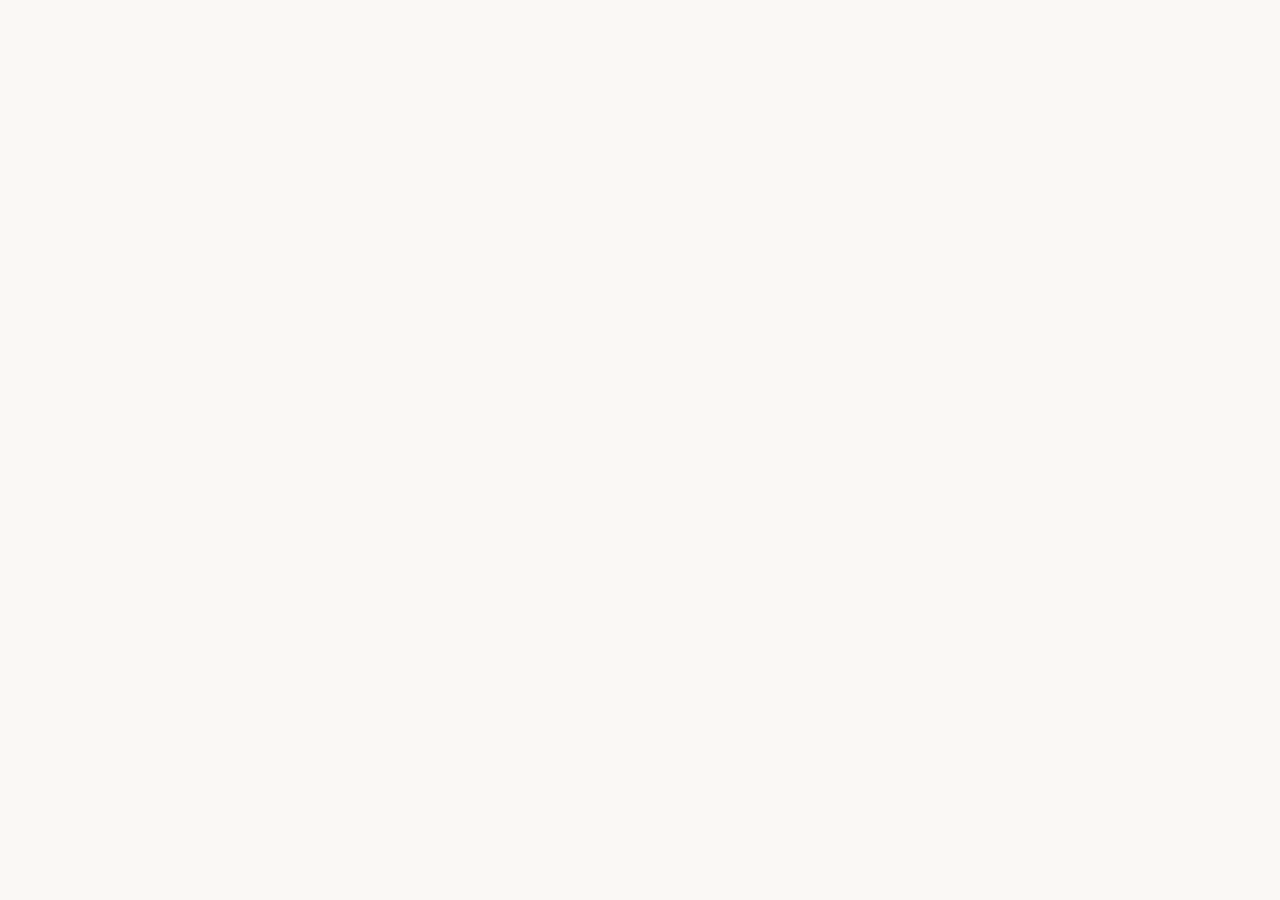
==== commit 4a26e025: "40" ====
--- a/logica/index.html
+++ b/logica/index.html
@@ -39,7 +39,7 @@
             history.replaceState(null, '', cleanPath + window.location.search + window.location.hash);
         }
 
-        if (!window.location.hash) {
+        if (window.location.protocol === 'file:' && !window.location.hash) {
             window.location.hash = '#/logica';
         }
 
@@ -511,15 +511,17 @@
                     </div>
 
                     <!-- Panel Derecho: Explicaciones e Hipótesis -->
-                    <div class="panel explanation-panel" id="explanation-scroll">
-                        <div class="explanation-section">
-                            <h4>EXPLICACIÓN</h4>
-                            <div id="explanation-text" class="text-content"></div>
-                        </div>
-
-                        <div class="hypothesis-section">
-                            <h4>HIPÓTESIS ACTIVAS</h4>
-                            <div id="active-hypotheses" class="hypotheses-list"></div>
+                    <div class="panel explanation-panel">
+                        <div id="explanation-scroll" class="explanation-scroll-container">
+                            <div class="explanation-section">
+                                <h4>EXPLICACIÓN</h4>
+                                <div id="explanation-text" class="text-content"></div>
+                            </div>
+
+                            <div class="hypothesis-section">
+                                <h4>HIPÓTESIS ACTIVAS</h4>
+                                <div id="active-hypotheses" class="hypotheses-list"></div>
+                            </div>
                         </div>
 
                         <!-- Controles Minimalistas Flotantes -->
@@ -569,22 +571,21 @@
     </svg>
 
     <!-- Cero dependencias externas. Solo JS modular de datos + app -->
-    <script src="js/data/BOLETIN1.js"></script>
-    <script src="js/data/BOLETIN2.js"></script>
-    <script src="js/data/BOLETIN3.js"></script>
-    <script src="js/data/BOLETIN4.js"></script>
-    <script src="js/data/BOLETIN5.js"></script>
-    <script src="js/data/BOLETIN6.js"></script>
-    <script src="js/data/BOLETIN7.js"></script>
-    <script src="js/data/BOLETIN8.js"></script>
-    <script src="js/data/BOLETIN9.js"></script>
-    <script src="js/data/BOLETIN10.js"></script>
-    <script src="js/data/BOLETIN11.js"></script>
-    <script src="js/data/PRIMER_PARCIAL.js"></script>
-    <script src="js/data/SEGUNDO_PARCIAL.js"></script>
-    <script src="js/data/CONVOCATORIA.js"></script>
-    <script src="js/data/main_config.js"></script>
-    <script src="js/app.js"></script>
+    <script src="../js/data/BOLETIN1.js"></script>
+    <script src="../js/data/BOLETIN2.js"></script>
+    <script src="../js/data/BOLETIN3.js"></script>
+    <script src="../js/data/BOLETIN4.js"></script>
+    <script src="../js/data/BOLETIN5.js"></script>
+    <script src="../js/data/BOLETIN6.js"></script>
+    <script src="../js/data/BOLETIN7.js"></script>
+    <script src="../js/data/BOLETIN8.js"></script>
+    <script src="../js/data/BOLETIN9.js"></script>
+    <script src="../js/data/BOLETIN10.js"></script>
+    <script src="../js/data/BOLETIN11.js"></script>
+    <script src="../js/data/PRIMER_PARCIAL.js"></script>
+    <script src="../js/data/SEGUNDO_PARCIAL.js"></script>
+    <script src="../js/data/CONVOCATORIA.js"></script>
+    <script src="../js/data/main_config.js"></script>
+    <script type="module" src="../js/main.js"></script>
 </body>
-
 </html>
--- a/css/estilo.css
+++ b/css/estilo.css
@@ -427,8 +427,11 @@
     z-index: 55;
     opacity: 0;
     pointer-events: none;
-    transition: opacity 0.35s cubic-bezier(0.22, 1, 0.36, 1), transform 0.35s cubic-bezier(0.22, 1, 0.36, 1);
-    will-change: opacity, transform;
+    transition: 
+        opacity 0.35s cubic-bezier(0.22, 1, 0.36, 1), 
+        transform 0.35s cubic-bezier(0.22, 1, 0.36, 1),
+        top 0.4s cubic-bezier(0.22, 1, 0.36, 1);
+    will-change: opacity, transform, top;
 }
 
 #sidebar-submenu.open {
@@ -669,12 +672,12 @@
 
 
 /* First button (Wiki) gets a distinct accent color */
-.theme-btn:first-child {
+#theme-nav .theme-btn:first-child {
     background: linear-gradient(145deg, #c9b896, #a89978);
     color: #fff;
 }
 
-body.dark-mode .theme-btn:first-child {
+body.dark-mode #theme-nav .theme-btn:first-child {
     background: linear-gradient(145deg, #8a7d66, #6b604d);
     color: #f0ebe5;
 }
@@ -692,11 +695,29 @@
     left: 7rem;
     width: calc(100% - 7rem);
     height: 100%;
-    padding: 0 2rem 0 0.5rem;
+    padding: 0 2rem;
     opacity: 0;
     pointer-events: none;
+    overflow-y: auto;
+    -webkit-overflow-scrolling: touch;
+    overscroll-behavior: contain;
+    scrollbar-width: thin;
+    scrollbar-color: var(--c-accent) transparent;
     transition: opacity var(--transition-smooth), transform var(--transition-smooth);
     will-change: opacity, transform;
+}
+
+.view::-webkit-scrollbar {
+    width: 6px;
+}
+
+.view::-webkit-scrollbar-track {
+    background: transparent;
+}
+
+.view::-webkit-scrollbar-thumb {
+    background-color: var(--c-accent);
+    border-radius: 10px;
 }
 
 .section-header,
@@ -779,10 +800,15 @@
 /* Grid Ejercicios */
 .grid {
     display: grid;
-    grid-template-columns: repeat(auto-fill, minmax(200px, 1fr));
+    grid-template-columns: repeat(auto-fit, minmax(240px, 1fr));
     gap: 2rem;
     perspective: 1000px;
     /* Requisito para el efecto 3D holográfico */
+    justify-content: center;
+    justify-items: center;
+    width: 100%;
+    max-width: 1320px;
+    margin: 0 auto;
 }
 
 .grid.selection-grid {
@@ -845,6 +871,9 @@
     cursor: pointer;
     background: transparent;
     border: none;
+    width: 100%;
+    max-width: 420px;
+    justify-self: center;
     /* Configuracion 3D Holografica */
     position: relative;
     overflow: hidden;
@@ -935,6 +964,9 @@
     padding: 1rem;
     /* Optimized for space */
     gap: 1.25rem;
+    width: 100%;
+    max-width: 1400px;
+    margin: 0 auto;
 }
 
 .panel {
@@ -976,6 +1008,7 @@
     border-right: 1px solid rgba(0, 0, 0, 0.05);
     /* Panel de código con ligera opacidad sobre el vidrio */
     background: rgba(255, 255, 255, 0.92);
+    overflow-x: auto;
 }
 
 body.dark-mode .code-panel {
@@ -1023,6 +1056,33 @@
     position: relative;
     /* Usa el mismo tipo de vidrio que el resto del panel */
     background: rgba(255, 255, 255, 0.88);
+    display: flex;
+    flex-direction: column;
+    contain: none;
+    /* Override panel defaults for fixed controls layout */
+    overflow: hidden !important;
+    padding: 0 !important;
+}
+
+.explanation-scroll-container {
+    flex: 1;
+    overflow-y: auto;
+    padding: 1.5rem;
+    scrollbar-width: thin;
+    overscroll-behavior: contain;
+}
+
+.explanation-scroll-container::-webkit-scrollbar {
+    width: 6px;
+}
+
+.explanation-scroll-container::-webkit-scrollbar-track {
+    background: transparent;
+}
+
+.explanation-scroll-container::-webkit-scrollbar-thumb {
+    background: rgba(0, 0, 0, 0.1);
+    border-radius: 3px;
 }
 
 body.dark-mode .explanation-panel {
@@ -1071,6 +1131,9 @@
     display: flex;
     flex-direction: column;
     gap: 1.5rem;
+    width: 100%;
+    max-width: 1600px;
+    margin: 0 auto;
 }
 
 .wiki-content::-webkit-scrollbar {
@@ -1090,6 +1153,8 @@
     padding: 1.5rem;
     transition: box-shadow var(--transition-fast);
     flex-shrink: 0;
+    width: 100%;
+    max-width: 1400px;
 }
 
 .wiki-grid-item:hover {
@@ -1187,12 +1252,22 @@
 }
 
 .controls {
-    position: absolute;
-    bottom: 1.5rem;
-    right: 1.5rem;
-    display: flex;
+    /* Fixed at bottom via flex layout */
+    width: 100%;
+    display: flex;
+    justify-content: flex-end;
     gap: 0.75rem;
     z-index: 10;
+    padding: 1rem 1.5rem;
+    border-top: 1px solid rgba(0, 0, 0, 0.05);
+    background: rgba(255, 255, 255, 0.5); /* Slight tint behind controls */
+    backdrop-filter: blur(5px);
+    margin-top: 0;
+}
+
+body.dark-mode .controls {
+    border-color: rgba(255, 255, 255, 0.05);
+    background: rgba(0, 0, 0, 0.2);
 }
 
 .control-btn {
@@ -1246,7 +1321,7 @@
     box-shadow: 0 2px 6px rgba(0, 0, 0, 0.3);
 }
 
-html.dark-mode-preload body .theme-btn:first-child {
+html.dark-mode-preload body #theme-nav .theme-btn:first-child {
     background: linear-gradient(145deg, #8a7d66, #6b604d);
     color: #f0ebe5;
 }
@@ -1723,6 +1798,14 @@
         overflow: hidden !important;
     }
 
+    /* Landing Page Power Button Centering - Fix asymmetry on mobile */
+    .light-switch-wrapper.intro-switch {
+        top: 2rem;
+        right: auto;
+        left: 50%;
+        transform: translateX(-50%);
+    }
+
     /* Main Layout */
     #main-app {
         height: 100%;
@@ -1744,6 +1827,10 @@
         z-index: 10000 !important;
         max-height: 95vh;
         width: auto;
+    }
+
+    #sidebar-submenu {
+        z-index: 10001 !important;
     }
 
     /* Proporciones del Sidebar en móvil */
@@ -1894,6 +1981,10 @@
         margin-bottom: 0.5rem;
     }
 
+    .section-header {
+        margin-bottom: 0.25rem;
+    }
+
     /* Content Area Adjustment */
     #content-area {
         height: 100% !important;
@@ -1908,7 +1999,7 @@
         width: 100%;
         height: 100%;
         height: 100dvh;
-        padding: 0;
+        padding: 0 1.25rem;
         overflow: hidden;
         display: flex;
         flex-direction: column;
@@ -1920,16 +2011,20 @@
         flex: 1;
         overflow-y: auto !important;
         -webkit-overflow-scrolling: touch;
-        padding: 2.5rem 5% 4rem 5%;
-        /* Perfectly symmetrical padding for centered look */
-        max-width: 1400px;
-        /* Prevent excessive stretching on large tablets */
+        padding: 0.75rem 1rem 3.25rem 1rem !important;
+        max-width: 1200px;
         margin: 0 auto;
         width: 100%;
-        display: flex;
-        flex-direction: column;
-        align-items: center;
-        /* Center content internally */
+    }
+
+    .wiki-content {
+        align-items: stretch;
+    }
+
+    #code-container.code-font {
+        white-space: pre-wrap;
+        overflow-wrap: anywhere;
+        word-break: break-word;
     }
 
     .panel {
@@ -1982,22 +2077,15 @@
         /* Keep titles aligned with the content */
     }
 
-    /* Controls adjustments - Fix them to the screen like desktop */
     .controls {
-        position: fixed !important;
-        bottom: 2rem !important;
-        right: 2rem !important;
-        margin-top: 0 !important;
-        z-index: 1000 !important;
-        background: rgba(255, 255, 255, 0.7);
-        backdrop-filter: blur(10px);
-        padding: 0.5rem;
-        border-radius: 40px;
-        box-shadow: 0 4px 20px rgba(0, 0, 0, 0.1);
+        position: sticky !important;
+        bottom: 1rem !important;
+        z-index: 10 !important;
+        margin-top: 1rem !important;
     }
 
     body.dark-mode .controls {
-        background: rgba(30, 30, 30, 0.7);
+        background: unset;
     }
 
     /* Isabelle Workspace en móvil: Stack vertical por defecto */
@@ -2055,7 +2143,6 @@
     #theme-nav {
         gap: 4px;
     }
-}
 
     .panel {
         padding: 1.25rem;
@@ -2063,6 +2150,19 @@
         overflow: visible;
         contain: none;
         /* Need content to expand naturally */
+    }
+
+    .explanation-panel {
+        overflow: visible !important;
+        padding: 1.25rem !important;
+        display: block;
+    }
+
+    .explanation-scroll-container {
+        padding: 0 !important;
+        overflow: visible !important;
+        flex: none;
+        height: auto;
     }
 
     .code-panel {
@@ -2167,3 +2267,128 @@
         transition: none !important;
     }
 }
+
+/* ==========================================
+   MODAL DE SELECCIÓN DE MODO
+   ========================================== */
+.modal-overlay {
+    position: fixed;
+    top: 0;
+    left: 0;
+    width: 100%;
+    height: 100%;
+    background: rgba(0, 0, 0, 0.4);
+    backdrop-filter: blur(4px);
+    z-index: 99999;
+    display: flex;
+    align-items: center;
+    justify-content: center;
+    opacity: 0;
+    pointer-events: none;
+    transition: opacity 0.3s ease;
+}
+
+.modal-overlay:not(.hidden) {
+    opacity: 1;
+    pointer-events: auto;
+}
+
+.modal-content {
+    width: 90%;
+    max-width: 480px;
+    background: transparent;
+    border-radius: 24px;
+    transform: scale(0.95);
+    transition: transform 0.3s cubic-bezier(0.34, 1.56, 0.64, 1);
+}
+
+.modal-overlay:not(.hidden) .modal-content {
+    transform: scale(1);
+}
+
+.modal-inner {
+    padding: 2.5rem 2rem;
+    text-align: center;
+    position: relative;
+    z-index: 2;
+}
+
+.modal-inner h3 {
+    font-family: 'Outfit', sans-serif;
+    font-size: 1.5rem;
+    margin-bottom: 0.5rem;
+    color: var(--c-text-main);
+}
+
+.modal-inner p {
+    color: var(--c-text-muted);
+    margin-bottom: 2rem;
+}
+
+.modal-actions {
+    display: grid;
+    grid-template-columns: 1fr 1fr;
+    gap: 1rem;
+    margin-bottom: 1.5rem;
+}
+
+.mode-btn {
+    background: rgba(255, 255, 255, 0.5);
+    border: 1px solid rgba(0, 0, 0, 0.05);
+    border-radius: 16px;
+    padding: 1.5rem 1rem;
+    cursor: pointer;
+    transition: all 0.2s ease;
+    display: flex;
+    flex-direction: column;
+    align-items: center;
+    gap: 0.5rem;
+}
+
+body.dark-mode .mode-btn {
+    background: rgba(255, 255, 255, 0.05);
+    border-color: rgba(255, 255, 255, 0.05);
+}
+
+.mode-btn:hover {
+    background: #fff;
+    transform: translateY(-3px);
+    box-shadow: 0 10px 20px rgba(0, 0, 0, 0.05);
+    border-color: var(--c-text-main);
+}
+
+body.dark-mode .mode-btn:hover {
+    background: #2a2a2a;
+}
+
+.mode-icon {
+    font-size: 2rem;
+    margin-bottom: 0.25rem;
+}
+
+.mode-label {
+    font-family: 'Outfit', sans-serif;
+    font-weight: 600;
+    font-size: 1.1rem;
+    color: var(--c-text-main);
+}
+
+.mode-desc {
+    font-size: 0.8rem;
+    color: var(--c-text-muted);
+}
+
+.text-btn {
+    background: none;
+    border: none;
+    color: var(--c-text-muted);
+    cursor: pointer;
+    font-size: 0.9rem;
+    text-decoration: underline;
+    opacity: 0.7;
+    transition: opacity 0.2s;
+}
+
+.text-btn:hover {
+    opacity: 1;
+}
